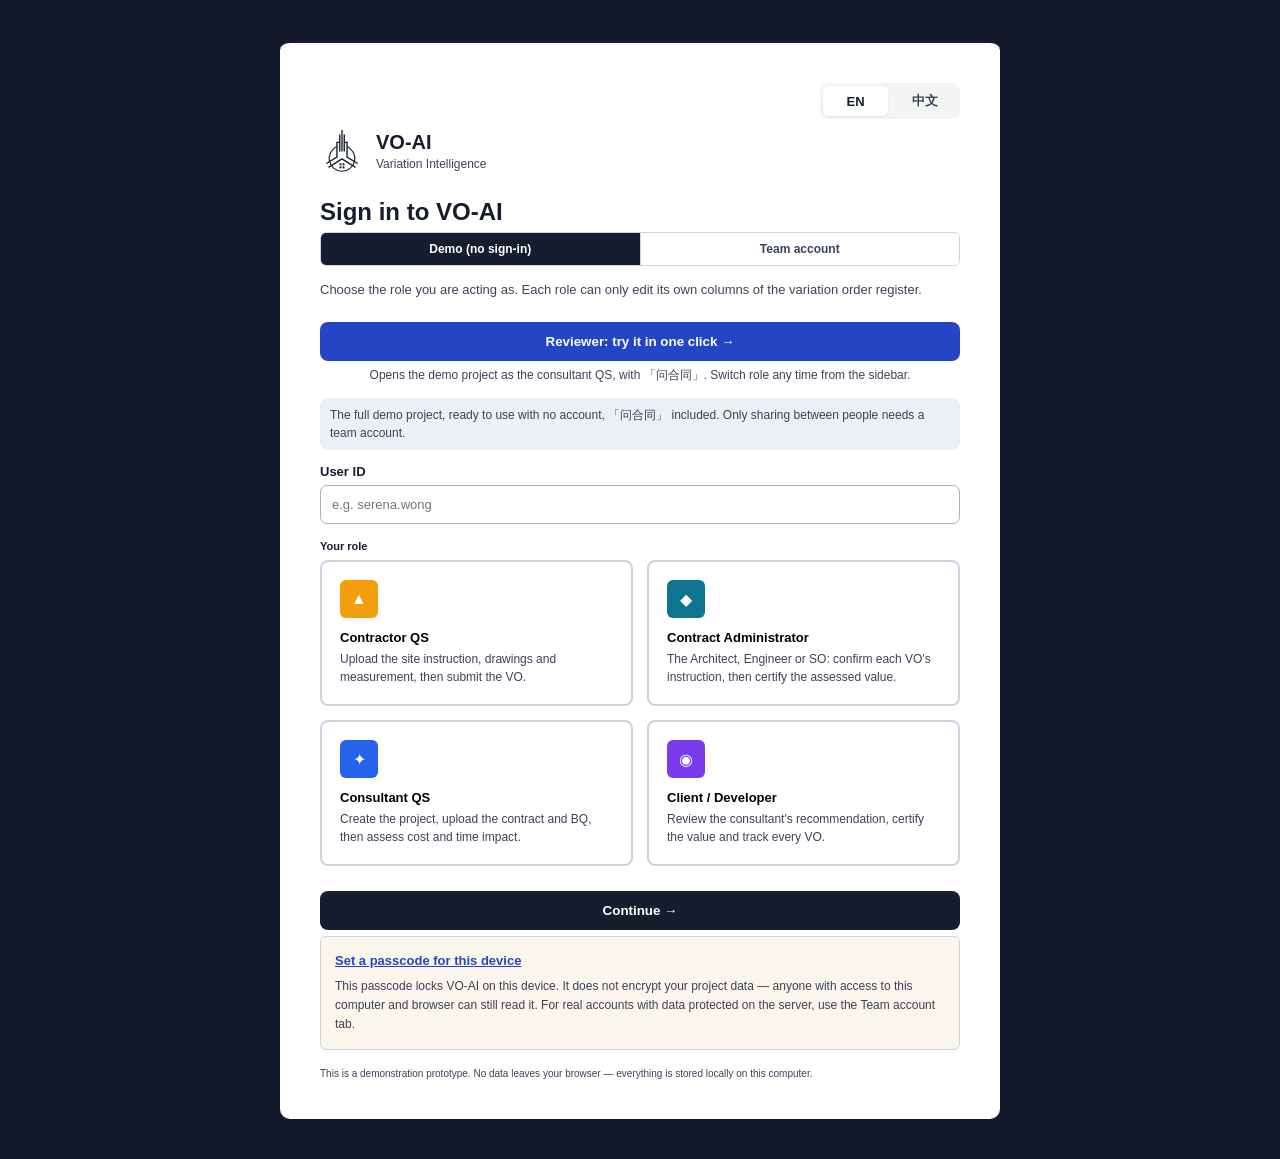
==== analysis.html @ 8508072a "VO report: contract administrator signature and status lines; revised proposal 2.2 and 3.1 (Chinese)" ====
<!DOCTYPE html>
<html lang="en">
<head>
    <meta charset="UTF-8">
    <meta name="viewport" content="width=device-width, initial-scale=1.0">
    <title>VO-AI | AI Analysis</title>
    <link rel="icon" href="favicon.svg" type="image/svg+xml">
    <link rel="stylesheet" href="style.css?v=20261007t">
</head>
<body>

<aside class="sidebar"></aside>

<main class="main">
    <header class="topbar"></header>

    <section class="welcome">
        <div>
            <h2 data-i18n="analysis.title">AI Analysis</h2>
            <p data-i18n="analysis.sub">Describe a proposed change to see its classification, governing clause and
               cost impact — before any variation order exists.</p>
        </div>
    </section>

    <section class="dashboard-grid analysis-grid" id="analysisGrid">
        <div class="card tone-blue">
            <div class="card-header">
                <div>
                    <h3 data-i18n="analysis.formTitle">Variation Information</h3>
                    <p data-i18n="analysis.formSub">What is changing, and against which priced BQ item</p>
                </div>
            </div>
            <div class="card-body" id="vaFormBody"></div>
        </div>

        <div class="card tone-purple" id="resultCard" hidden>
            <div class="card-header">
                <div>
                    <h3 data-i18n="analysis.resultTitle">AI Assessment</h3>
                    <p data-i18n="analysis.resultSub">Computed from your input — nothing fabricated</p>
                </div>
            </div>
            <div class="card-body" id="assessmentResult"></div>
        </div>
    </section>

    <div class="card tone-teal" id="askCard" style="margin-bottom:20px" hidden>
        <div class="card-header">
            <div>
                <h3 data-i18n="vo.askTitle">Ask about this variation</h3>
                <p data-i18n="vo.askSub">A structured helper answering from this VO's real data — not a chat assistant</p>
            </div>
        </div>
        <div class="card-body" id="assistantPanel"></div>
    </div>

    <div class="disclaimer">
        <strong data-i18n="disclaimer.title">⚠ Professional Review Required</strong>
        <span data-i18n="disclaimer.body">
            AI-generated results are decision-support outputs. Final variation assessment,
            certification and approval must be reviewed by the appropriate construction professional.
        </span>
    </div>
</main>

<script src="js/i18n.js?v=20261007t"></script>
<script src="js/calc.js?v=20261007t"></script>
<script src="js/clauses.js?v=20261007t"></script>
<script src="js/elements.js?v=20261007t"></script>
<script src="js/analysis.js?v=20261007t"></script>
<script src="js/permissions.js?v=20261007t"></script>
<script src="js/assistant.js?v=20261007t"></script>
<script src="js/store.js?v=20261007t"></script>
<script src="js/config.js?v=20261007t"></script>
<script src="js/cloud.js?v=20261007t"></script>
<script src="js/ui.js?v=20261007t"></script>
<script src="js/filestore.js?v=20261007t"></script>
<script src="js/bqimport.js?v=20261007t"></script>
<script src="js/contractread.js?v=20261007t"></script>
<script src="js/ratehistory.js?v=20261007t"></script>
<script src="js/page-analysis.js?v=20261007t"></script>

</body>
</html>
---- style.css ----
* {
    margin: 0;
    padding: 0;
    box-sizing: border-box;
}

/* =========================
   DESIGN TOKENS
   The priced-bill vernacular: ink on paper, ruled by hairlines, with
   colour reserved for the rate cross-check verdict (same / different /
   star) and for the handful of other states that already carried
   meaning (deadlines, status pills). Everything else — buttons, tags,
   panels — stays within the ink/paper/rule family so the verdict
   colours are the strongest thing on the screen.
========================= */

:root {
    /* ink (text), paper (surfaces), rule (hairlines) */
    --ink:        #161d2e;
    --ink-2:      #262f40;
    --ink-3:      #3a4357;
    --paper:      #ffffff;
    --paper-sunk: #eceff4;
    --paper-warm: #faf6ec;
    --rule:       #cdd3de;
    --rule-strong:#a9b1c0;

    /* the sidebar rail — a darker ledger cover, not a generic slate */
    --side-bg:      #12182a;
    --side-surface: #1b2334;
    --side-surface-2:#29334a;
    --side-hover:   #212a3d;
    --side-deep:    #21306b;
    --side-mute:    #c2c9d8;

    /* interactive accent — reserved for links, focus and selection;
       buttons take ink instead, so blue never competes with the
       verdict colours below */
    --accent:       #2546c4;
    --accent-press: #1b3494;

    /* the rate cross-check verdict — the strongest colour in the app */
    --verdict-same:     #0b6b3b;
    --verdict-same-bg:  #d3eedd;
    --verdict-diff:     #b3261e;
    --verdict-diff-bg:  #f8dad6;
    --verdict-star:     #6527d1;
    --verdict-star-bg:  #e7defb;

    /* classification tags — deliberately quieter than the verdict */
    --tag-ink: #3c4666;
    --tag-bg:  #e0e4ed;

    /* type */
    --font-sans: -apple-system, BlinkMacSystemFont, "Segoe UI", Roboto,
        "PingFang SC", "Microsoft YaHei", "Helvetica Neue", Arial, sans-serif;
    --font-mono: ui-monospace, "Cascadia Mono", "SF Mono", Consolas,
        "Roboto Mono", monospace;
}

body {
    font-family: var(--font-sans);
    background: var(--paper-sunk);
    color: var(--ink);
}

/* Money and quantity: every figure must line up digit-for-digit so a
   difference is visible without reading. */
.tnum, td, th, .result-value, .result-label, .cost-highlight,
.rate-detail, .deadline-detail, .report-totals, .stat-card h2 {
    font-variant-numeric: tabular-nums;
}

/* Item codes (B/4.1, VO-001, AI-021) are references, not prose — a
   distinct face and colour wherever they appear. */
.item-code {
    font-family: var(--font-mono);
    font-size: 0.93em;
    letter-spacing: 0.01em;
    color: var(--ink-2);
}

/* Visible keyboard focus everywhere, without a mouse-click ring. */
a:focus-visible, button:focus-visible, input:focus-visible,
select:focus-visible, textarea:focus-visible, [tabindex]:focus-visible {
    outline: 2px solid var(--accent);
    outline-offset: 2px;
}

@media (prefers-reduced-motion: reduce) {
    *, *::before, *::after {
        transition-duration: 0.001ms !important;
        animation-duration: 0.001ms !important;
    }
}


/* =========================
   SIDEBAR
========================= */

.sidebar {
    position: fixed;
    left: 0;
    top: 0;

    width: 250px;
    height: 100vh;

    background: var(--side-bg);
    color: white;

    padding: 25px 18px;

    display: flex;
    flex-direction: column;
}


.logo {
    display: flex;
    align-items: center;
    gap: 12px;

    padding: 5px 10px 35px;
}


.logo-icon {
    width: 44px;
    height: 44px;
    flex-shrink: 0;

    display: flex;
    align-items: center;
    justify-content: center;

    /* The mark is line art in currentColor, so the tile only has to say
       which side of the ink/paper pair it is sitting on. */
    color: var(--ink);
}


.sidebar .logo-icon {
    color: var(--paper);
}


.logo-mark {
    display: block;
}


.logo h2 {
    font-size: 20px;
}


.logo span {
    font-size: 12px;
    color: var(--side-mute);
}


nav {
    display: flex;
    flex-direction: column;
    gap: 6px;
}


.nav-item {
    color: var(--side-mute);
    text-decoration: none;

    padding: 13px 15px;

    border-radius: 8px;

    display: flex;
    align-items: center;
    gap: 13px;

    font-size: 14px;
}


.nav-item:hover {
    background: var(--side-surface);
    color: white;
}


.nav-item.active {
    background: var(--accent);
    color: white;
}


.sidebar-bottom {
    margin-top: auto;
}


.help-box {
    background: var(--side-surface);

    border-radius: 6px;

    padding: 15px;

    margin-bottom: 20px;
}


.help-box strong {
    font-size: 13px;
}


.help-box p {
    color: var(--side-mute);

    font-size: 13px;

    margin: 6px 0 12px;
}


.help-box button {
    width: 100%;

    border: none;

    padding: 8px;

    border-radius: 6px;

    background: var(--side-surface-2);
    color: white;

    cursor: pointer;
}


.user-profile {
    display: flex;
    align-items: center;

    gap: 10px;

    padding: 10px;
}


.avatar {
    width: 35px;
    height: 35px;

    background: var(--paper);
    color: var(--ink);

    border-radius: 50%;

    display: flex;
    align-items: center;
    justify-content: center;

    font-weight: bold;
}


.user-profile strong {
    display: block;

    font-size: 13px;
}


.user-profile span {
    color: var(--side-mute);

    font-size: 12px;
}


/* =========================
   MAIN
========================= */

.main {
    margin-left: 250px;

    padding: 30px 40px;

    min-height: 100vh;
}


.topbar {
    display: flex;

    justify-content: space-between;
    align-items: center;

    margin-bottom: 30px;
}


.breadcrumb {
    color: var(--ink-3);

    font-size: 13px;

    margin-bottom: 5px;
}


.topbar h1 {
    font-size: 24px;
}


.top-actions {
    display: flex;
    align-items: center;

    gap: 15px;
}


.notification {
    border: none;

    background: white;

    width: 40px;
    height: 40px;

    border-radius: 8px;

    cursor: pointer;
}


.role {
    background: white;

    border: 1px solid var(--rule);

    padding: 10px 15px;

    border-radius: 8px;

    font-size: 13px;
}


/* =========================
   WELCOME
========================= */

.welcome {
    display: flex;

    justify-content: space-between;
    align-items: center;

    margin-bottom: 25px;
}


.welcome h2 {
    font-size: 20px;

    margin-bottom: 6px;
}


.welcome p {
    color: var(--ink-3);

    font-size: 13px;
}


.primary-button {
    background: var(--ink);

    border: none;

    color: white;

    padding: 12px 18px;

    border-radius: 8px;

    cursor: pointer;

    font-weight: bold;
}


.primary-button:hover {
    background: #2a3348;
}


/* =========================
   STATISTICS
========================= */

.stats {
    display: grid;

    grid-template-columns:
        repeat(4, 1fr);

    gap: 18px;

    margin-bottom: 25px;
}


.stat-card {
    background: white;

    border: 1px solid var(--rule);

    border-radius: 8px;

    padding: 20px;

    display: flex;

    align-items: center;

    gap: 15px;
}


.stat-icon {
    width: 45px;
    height: 45px;

    border-radius: 6px;

    display: flex;
    align-items: center;
    justify-content: center;

    font-weight: bold;
}


.blue {
    background: #dbe4ff;
    color: var(--accent);
}


.orange {
    background: #fde7bf;
    color: #b45309;
}


.green {
    background: var(--verdict-same-bg);
    color: var(--verdict-same);
}


.purple {
    background: var(--verdict-star-bg);
    color: var(--verdict-star);
}


.stat-card p {
    font-size: 13px;

    color: var(--ink-3);

    margin-bottom: 4px;
}


.stat-card h2 {
    font-size: 20px;

    margin-bottom: 4px;
}


.stat-card small {
    color: var(--verdict-same);

    font-size: 12px;
}


.stat-card small.warning {
    color: #b45309;
}


/* =========================
   DASHBOARD CARDS
========================= */

.dashboard-grid {
    display: grid;

    grid-template-columns:
        2fr 1fr;

    gap: 20px;
}


.card {
    background: white;

    border: 1px solid var(--rule);

    border-radius: 8px;

    overflow: hidden;
}


.card-header {
    padding: 20px;

    display: flex;

    justify-content: space-between;
    align-items: center;
}


.card-header h3 {
    font-size: 16px;

    margin-bottom: 4px;
}


.card-header p {
    font-size: 13px;

    color: var(--ink-3);
}


.view-button {
    border: none;

    background: none;

    color: var(--accent);

    font-size: 13px;

    cursor: pointer;
}


/* =========================
   TABLE
========================= */

table {
    width: 100%;

    border-collapse: collapse;
}


th {
    text-align: left;

    background: var(--paper-sunk);

    color: var(--ink-3);

    font-size: 12px;
    font-weight: 700;
    text-transform: uppercase;
    letter-spacing: 0.04em;

    padding: 12px 20px;
    border-bottom: 1px solid var(--rule-strong);
}


td {
    padding: 15px 20px;

    border-top: 1px solid var(--rule);

    font-size: 13px;
}

/* Ruled-bill alignment: every quantity/rate/money column is
   right-aligned with tabular figures, so a difference is visible
   without reading (the measurement + rate cross-check table, and the
   register's money/quantity columns). */
table:has(#measurementBody) th:nth-child(4),
table:has(#measurementBody) th:nth-child(5),
table:has(#measurementBody) th:nth-child(6),
#measurementBody td:nth-child(4),
#measurementBody td:nth-child(5),
#measurementBody td:nth-child(6) {
    text-align: right;
}

#registerHead th:nth-child(6), #registerHead th:nth-child(7), #registerHead th:nth-child(9), #registerHead th:nth-child(12),
#registerBody td:nth-child(6), #registerBody td:nth-child(7), #registerBody td:nth-child(9), #registerBody td:nth-child(12) {
    text-align: right;
}


.status {
    padding: 5px 9px;

    border-radius: 20px;

    font-size: 12px;
}


.pending {
    background: #fde7bf;
    color: #92400e;
}


.approved {
    background: var(--verdict-same-bg);
    color: var(--verdict-same);
}


.review {
    background: #dbe4ff;
    color: var(--accent);
}


/* =========================
   AI CARD
========================= */

.ai-card {
    padding: 20px;
}


.ai-header {
    display: flex;

    align-items: center;

    gap: 10px;

    margin-bottom: 25px;
}


.ai-logo {
    width: 38px;
    height: 38px;

    background: var(--ink);

    color: white;

    border-radius: 6px;

    display: flex;
    align-items: center;
    justify-content: center;
}


.ai-header h3 {
    font-size: 14px;
}


.ai-header p {
    color: var(--ink-3);

    font-size: 12px;
}


.online {
    margin-left: auto;

    color: #22c55e;

    font-size: 12px;
}


.ai-message {
    display: flex;

    gap: 10px;

    margin-bottom: 20px;
}


.ai-avatar {
    width: 28px;
    height: 28px;

    border-radius: 50%;

    background: #dbe4ff;

    color: var(--accent);

    font-size: 12px;

    font-weight: bold;

    display: flex;
    align-items: center;
    justify-content: center;
}


.message strong {
    font-size: 13px;
}


.message p {
    margin-top: 5px;

    font-size: 12px;

    line-height: 1.6;

    color: var(--ink-3);
}


.suggestions {
    display: flex;

    flex-direction: column;

    gap: 7px;

    margin-bottom: 15px;
}


.suggestions button {
    text-align: left;

    padding: 9px;

    background: var(--paper-sunk);

    border: 1px solid var(--rule);

    border-radius: 6px;

    font-size: 12px;

    cursor: pointer;
}


.suggestions button:hover {
    border-color: var(--accent);

    color: var(--accent);
}


.chat-input {
    display: flex;

    gap: 6px;
}


.chat-input input {
    flex: 1;

    border: 1px solid var(--rule);

    border-radius: 6px;

    padding: 9px;

    outline: none;

    font-size: 12px;
}


.chat-input button {
    border: none;

    background: var(--ink);

    color: white;

    width: 35px;

    border-radius: 6px;

    cursor: pointer;
}


/* =========================
   AI BANNER
========================= */

.ai-banner {
    margin-top: 20px;

    background: #dbe4ff;

    border: 1px solid #d9e5ff;

    border-radius: 8px;

    padding: 20px;

    display: flex;

    align-items: center;

    gap: 15px;
}


.banner-icon {
    width: 42px;
    height: 42px;

    border-radius: 6px;

    background: var(--ink);

    color: white;

    display: flex;
    align-items: center;
    justify-content: center;
}


.ai-banner h3 {
    font-size: 14px;

    margin-bottom: 5px;
}


.ai-banner p {
    font-size: 12px;

    color: var(--ink-3);
}


.banner-button {
    margin-left: auto;

    background: var(--ink);

    color: white;

    border: none;

    padding: 10px 15px;

    border-radius: 7px;

    font-size: 13px;

    cursor: pointer;
}


/* =========================
   DISCLAIMER
========================= */

.disclaimer {
    margin-top: 18px;

    padding: 12px 15px;

    background: #fffbeb;

    border: 1px solid #fef3c7;

    border-radius: 8px;

    font-size: 12px;

    color: #92400e;
}


.disclaimer strong {
    margin-right: 8px;
}


/* =========================
   RESPONSIVE
========================= */

@media (max-width: 1000px) {

    .sidebar {
        width: 210px;
    }

    .main {
        margin-left: 210px;

        padding: 25px;
    }

    .stats {
        grid-template-columns:
            repeat(2, 1fr);
    }

    .dashboard-grid {
        grid-template-columns: 1fr;
    }

}


@media (max-width: 700px) {

    .sidebar {
        display: none;
    }

    .main {
        margin-left: 0;

        padding: 20px;
    }

    .stats {
        grid-template-columns: 1fr;
    }

    .welcome {
        align-items: flex-start;

        flex-direction: column;

        gap: 15px;
    }

}

/* =========================
   LOGIN / ROLE PICKER
========================= */

.login-page {
    min-height: 100vh;
    display: flex;
    align-items: center;
    justify-content: center;
    padding: 40px 20px;
    background: var(--side-bg);
}

.login-card {
    background: white;
    border-radius: 10px;
    padding: 40px;
    width: 100%;
    max-width: 720px;
    border-top: 3px solid var(--ink);
}

.login-card > .logo { padding: 0 0 25px; }
.login-card > .logo h2 { color: var(--ink); }
.login-card > .logo span { color: var(--ink-3); }

.login-card h1 { font-size: 24px; font-weight: 700; margin-bottom: 6px; }
.login-card .lead { font-size: 13px; color: var(--ink-3); margin-bottom: 25px; }

.role-grid {
    display: grid;
    grid-template-columns: repeat(2, 1fr);
    gap: 14px;
    margin-bottom: 25px;
}

.role-option {
    border: 2px solid var(--rule);
    border-radius: 8px;
    padding: 18px;
    cursor: pointer;
    text-align: left;
    background: white;
    font-family: inherit;
}

.role-option:hover { border-color: #c7d5f5; }
.role-option.selected { border-color: var(--accent); background: #f5f8ff; }

.role-option .role-icon {
    width: 38px; height: 38px;
    border-radius: 6px;
    color: white;
    display: flex; align-items: center; justify-content: center;
    margin-bottom: 12px;
    font-size: 16px;
}

.role-option strong { display: block; font-size: 13px; margin-bottom: 5px; }
.role-option span { font-size: 12px; color: var(--ink-3); line-height: 1.5; }

/* =========================
   FORMS
========================= */

.field { margin-bottom: 16px; }
.field label { display: block; font-size: 13px; font-weight: bold; margin-bottom: 6px; }
.field input, .field select, .field textarea {
    width: 100%;
    border: 1px solid var(--rule-strong);
    border-radius: 7px;
    padding: 11px;
    font-family: inherit;
    font-size: 13px;
    outline: none;
    background: white;
    color: var(--ink);
}
.field textarea { min-height: 90px; resize: vertical; }
.field input:focus, .field select:focus, .field textarea:focus { border-color: var(--accent); }
.field .hint { font-size: 12px; color: var(--ink-3); margin-top: 5px; }

/* The template's "yellow" rule, made visible. */
.field.owned input, .field.owned select, .field.owned textarea,
input.owned, select.owned, textarea.owned {
    background: #fffdf2;
    border-color: #d4a72c;
}

.field.locked input, .field.locked select, .field.locked textarea {
    background: var(--paper-sunk);
    color: var(--ink-2);
    cursor: not-allowed;
}

.lock-note {
    display: block;
    font-size: 12px;
    color: #97794a;
    margin-top: 5px;
}

/* Document controls: attached-file metadata (name + date) per drawing/doc field. */
.doc-field .doc-list { list-style: none; padding: 0; margin: 0 0 8px; }
.doc-field .file-item {
    display: flex;
    align-items: center;
    gap: 8px;
    padding: 8px 10px;
    border: 1px solid var(--rule);
    border-radius: 7px;
    background: white;
    font-size: 13px;
    margin-bottom: 6px;
}
.doc-field .file-item .file-name { flex: 1; color: var(--ink); word-break: break-all; }
.doc-field .file-item .file-date { color: var(--ink-3); font-size: 12px; white-space: nowrap; }
.doc-field .file-item .file-remove {
    border: 1px solid var(--rule);
    background: #f4f6f9;
    color: #97794a;
    border-radius: 6px;
    font-size: 12px;
    padding: 3px 8px;
    cursor: pointer;
}
.doc-field .doc-picker { font-size: 13px; }
.doc-field.locked .file-item { background: #f4f6f9; color: var(--ink-3); }

/* =========================
   PROJECT CHIP IN SIDEBAR
========================= */

.project-chip {
    background: var(--side-surface);
    border-radius: 6px;
    padding: 12px;
    margin-bottom: 18px;
}
.project-chip small { display: block; font-size: 12px; color: var(--side-mute); letter-spacing: .08em; }
.project-chip strong { display: block; font-size: 13px; color: white; margin-top: 5px; line-height: 1.4; }

/* =========================
   PROJECT CHIP AS SWITCHER
========================= */

.project-chip-wrap { position: relative; margin-bottom: 18px; }

.project-chip.clickable {
    display: block;
    width: 100%;
    border: none;
    text-align: left;
    font-family: inherit;
    cursor: pointer;
    margin-bottom: 0;
}
.project-chip.clickable:hover { background: var(--side-hover); }

.chip-caret { float: right; color: var(--side-mute); font-size: 12px; }

.project-chip-menu {
    position: absolute;
    top: 100%;
    left: 0;
    right: 0;
    margin-top: 6px;
    background: var(--side-surface);
    border: 1px solid var(--side-surface-2);
    border-radius: 6px;
    padding: 10px;
    z-index: 20;
}
.project-chip-menu[hidden] { display: none; }

.project-chip-menu-info strong { display: block; font-size: 13px; color: white; margin-bottom: 4px; }
.project-chip-menu-info span { display: block; font-size: 12px; color: var(--side-mute); margin-top: 2px; }

.project-chip-menu-action {
    display: block;
    text-align: center;
    background: var(--accent);
    color: white;
    text-decoration: none;
    padding: 8px;
    border-radius: 7px;
    font-size: 13px;
    margin-top: 8px;
}
.project-chip-menu-action:hover { background: var(--accent-press); }

.project-chip-empty {
    font-size: 13px;
    color: var(--side-mute);
    padding: 12px;
    margin-bottom: 18px;
}

.signout-button {
    width: 100%;
    border: 1px solid var(--side-surface-2);
    background: transparent;
    color: var(--side-mute);
    padding: 9px;
    border-radius: 7px;
    font-size: 12px;
    cursor: pointer;
    font-family: inherit;
}
.signout-button:hover { background: var(--side-surface); color: white; }

/* =========================
   EXTRA STATUS COLOURS
========================= */

.rejected { background: var(--verdict-diff-bg); color: var(--verdict-diff); }
.draft    { background: var(--tag-bg); color: var(--ink-2); }

/* =========================
   RATE CROSS-CHECK
========================= */

/* The rate cross-check verdict — the one unmistakable signal in the
   product. Ledger-stamp treatment: small caps, tracked, and the
   strongest colour anywhere in the interface. */
.rate-flag {
    display: inline-block;
    padding: 3px 9px;
    border-radius: 20px;
    font-size: 12px;
    font-weight: 700;
    text-transform: uppercase;
    letter-spacing: 0.03em;
    white-space: nowrap;
}
.rate-flag.same      { background: var(--verdict-same-bg); color: var(--verdict-same); }
.rate-flag.different { background: var(--verdict-diff-bg); color: var(--verdict-diff); }
.rate-flag.star      { background: var(--verdict-star-bg); color: var(--verdict-star); }

/* The measurement table's RATE CHECK column: a hairline on its left
   sets the verdict apart from the figures it is checking, the way a
   marginal note sits apart from the ruled columns of a bill. */
#measurementBody td:last-child {
    border-left: 1px solid var(--rule);
}

.rate-detail { font-size: 12px; color: var(--ink-3); line-height: 1.55; margin-top: 5px; }

.finding {
    display: flex;
    gap: 9px;
    padding: 11px 13px;
    border-radius: 8px;
    background: var(--paper-sunk);
    border: 1px solid var(--rule);
    font-size: 12px;
    line-height: 1.6;
    margin-bottom: 8px;
    color: var(--ink-3);
}
.finding::before { content: "▸"; color: var(--accent); }

/* =========================
   TOASTS
========================= */

.toast-host {
    position: fixed;
    right: 22px; bottom: 22px;
    display: flex; flex-direction: column; gap: 8px;
    z-index: 999;
}
.toast {
    background: var(--side-bg);
    color: white;
    padding: 12px 16px;
    border-radius: 6px;
    font-size: 13px;
    max-width: 320px;
    opacity: 1;
    transition: opacity .35s ease;
}
.toast.warn  { background: #92400e; }
.toast.error { background: var(--verdict-diff); }
.toast.out   { opacity: 0; }

/* =========================
   MISC
========================= */

.page-actions { display: flex; gap: 9px; flex-wrap: wrap; margin-bottom: 20px; }
.card-body { padding: 20px; }
.empty-state { padding: 45px 20px; text-align: center; color: var(--ink-3); font-size: 13px; }
.table-scroll { overflow-x: auto; }

.secondary-button {
    padding: 11px 16px;
    border: 1px solid var(--rule);
    background: white;
    border-radius: 8px;
    cursor: pointer;
    font-size: 13px;
    font-family: inherit;
    color: var(--ink);
}
.secondary-button:hover { border-color: var(--accent); color: var(--accent); }

.danger-button {
    padding: 11px 16px;
    border: 1px solid #fca5a5;
    background: white;
    color: var(--verdict-diff);
    border-radius: 8px;
    cursor: pointer;
    font-size: 13px;
    font-family: inherit;
}

@media (max-width: 800px) {
    .role-grid { grid-template-columns: 1fr; }
}

@media print {
    .sidebar, .topbar, .page-actions, .toast-host, .signout-button { display: none !important; }
    .main { margin-left: 0; padding: 0; }
    .card { border: 1px solid var(--rule-strong); break-inside: avoid; }
}
th.owned-col { background: #fdf6dd; color: #92400e; }
td.owned-col { background: #fffdf2; }
.legend-bar {
    display: flex; align-items: center; gap: 9px;
    font-size: 12px; color: #92400e;
    background: #fffbeb; border: 1px solid #fef3c7;
    border-radius: 8px; padding: 10px 13px; margin-bottom: 16px;
}
.legend-swatch {
    width: 14px; height: 14px; border-radius: 3px;
    background: #fdf6dd; border: 1px solid #f0d98a;
}

.report-sheet {
    background: white; border: 1px solid var(--rule); border-radius: 8px;
    padding: 38px; font-size: 13px; line-height: 1.7;
}
.report-sheet h1 { font-size: 24px; font-weight: 700; margin-bottom: 8px; }
.report-sheet h3 {
    font-size: 13px; font-weight: 700; text-transform: uppercase; letter-spacing: 0.04em;
    margin: 26px 0 9px;
    padding-bottom: 6px; border-bottom: 1px solid var(--rule-strong);
}
.report-head {
    display: flex; justify-content: space-between; align-items: flex-start;
    padding-bottom: 20px; border-bottom: 2px solid var(--side-bg); margin-bottom: 10px;
}
.report-head p { font-size: 13px; color: var(--ink-3); }
.report-head-id { display: flex; align-items: flex-start; gap: 14px; }
.report-head-id .logo-mark { flex-shrink: 0; margin-top: 1px; color: var(--ink); }

/* Shown in place of the sheet when building it threw. Deliberately
   plain and quiet — it is a diagnostic, not a status the user caused. */
.report-error {
    background: var(--paper);
    border: 1px solid var(--rule-strong);
    border-left: 3px solid var(--ink);
    border-radius: 10px;
    padding: 22px 24px;
    margin-bottom: 22px;
}
.report-error h2 { font-size: 16px; margin-bottom: 6px; }
.report-error p { font-size: 13px; color: var(--ink-3); max-width: 62ch; }
.report-error pre {
    margin-top: 14px;
    padding: 12px 14px;
    background: var(--paper-sunk);
    border: 1px solid var(--rule);
    border-radius: 6px;
    font-size: 12px;
    line-height: 1.5;
    white-space: pre-wrap;
    word-break: break-word;
    color: var(--ink-2);
}
.report-ref { text-align: right; }
.report-ref strong {
    display: block;
    font-size: 20px;
    color: var(--ink);
    font-family: var(--font-mono);
    letter-spacing: 0.01em;
}
.report-ref span { font-size: 12px; color: var(--ink-3); }
.report-totals {
    display: grid; grid-template-columns: repeat(4, 1fr); gap: 14px;
    margin-top: 18px; padding: 16px; background: var(--paper-sunk); border-radius: 6px;
}
.report-totals small { display: block; font-size: 12px; text-transform: uppercase; letter-spacing: 0.03em; color: var(--ink-3); margin-bottom: 4px; }
.report-totals strong { font-size: 18px; }
.signatures {
    display: grid; grid-template-columns: repeat(4, 1fr); gap: 24px; margin-top: 45px;
}
@media (max-width: 700px) {
    .signatures { grid-template-columns: repeat(2, 1fr); }
}
.signatures span {
    display: block; border-bottom: 1px solid var(--ink); height: 46px; margin-bottom: 7px;
}
.signatures small { font-size: 12px; color: var(--ink-3); }

@media print {
    .report-sheet { border: none; padding: 0; }
    .report-totals { background: none; border: 1px solid var(--rule-strong); }
}

/* =========================
   RESULT ROWS (AI Assessment panels: VO detail + AI Analysis)
   A label/value pair sits on opposite sides of a row with a separating
   rule, matching the rest of the app's key/value presentation.
========================= */

.result-row {
    display: flex;
    align-items: baseline;
    justify-content: space-between;
    gap: 14px;
    padding: 9px 0;
    border-bottom: 1px solid var(--rule);
    font-size: 13px;
}
.result-row:last-child { border-bottom: none; }

.result-label { color: var(--ink-3); }

.result-value {
    color: var(--ink);
    font-weight: bold;
    text-align: right;
}

/* A group of related result rows under a small heading, so a panel of
   many rows reads as sections rather than one undifferentiated list. */
.result-group { margin-bottom: 22px; }
.result-group:last-child { margin-bottom: 0; }

.result-group-title {
    font-size: 12px;
    font-weight: bold;
    text-transform: uppercase;
    letter-spacing: .06em;
    color: var(--ink-3);
    margin: 0 0 8px;
}

/* The one figure a QS looks for first: additional cost, called out. */
.cost-highlight {
    display: flex;
    align-items: baseline;
    justify-content: space-between;
    gap: 14px;
    padding: 13px 15px;
    margin: 6px 0;
    background: var(--paper-warm);
    border: 1px solid var(--rule);
    border-left: 3px solid var(--ink);
    border-radius: 4px;
}
.cost-highlight .result-label { color: var(--ink-3); font-weight: bold; font-size: 13px; }
.cost-highlight .result-value { color: var(--ink); font-size: 24px; font-weight: 700; }

/* =========================
   AUTOMATIC BQ MATCH — a suggestion, never a confirmed link. Distinct
   dashed border and amber flag so it can never be mistaken for the
   solid rate-flag verdicts above, which reflect a link the user chose.
========================= */

.rate-flag.auto-match { background: #fde7bf; color: #b45309; }

.rate-suggestion {
    margin-top: 8px;
    padding: 8px 10px;
    border: 1px dashed #e3b873;
    border-radius: 7px;
    background: #fffaf0;
    font-size: 12px;
    color: var(--ink-3);
}
.rate-suggestion .rate-detail { margin-top: 4px; }

.accept-match-btn {
    margin-top: 7px;
    padding: 4px 10px;
    border: 1px solid #b45309;
    border-radius: 6px;
    background: #fff;
    color: #b45309;
    font-size: 12px;
    font-weight: bold;
    cursor: pointer;
}
.accept-match-btn:hover { background: #fff3dc; }

.auto-match-note { display: flex; align-items: center; gap: 6px; flex-wrap: wrap; }

/* =========================
   ELEMENT CLASSIFICATION — a checklist, not a conclusion. The detected
   element(s) look confirmed (solid tag); the related elements are a
   prompt to go check, so they get a checkbox and a lighter tag.
========================= */

.element-tag {
    display: inline-block;
    padding: 3px 9px;
    margin: 2px 4px 2px 0;
    border-radius: 999px;
    background: var(--tag-bg);
    color: var(--tag-ink);
    font-size: 12px;
    font-weight: bold;
}

.element-tag-related {
    background: #f5f8ff;
    color: var(--accent);
}

.element-check label {
    display: flex;
    align-items: flex-start;
    gap: 7px;
    cursor: pointer;
}

/* =========================
   REPORT — evidence-trail document lists (revised drawing / old
   drawing / supporting document sections) and the all-VO summary.
========================= */

.report-doc-list { list-style: none; padding: 0; margin: 0 0 8px; }
.report-doc-list li {
    padding: 7px 0;
    border-bottom: 1px solid var(--rule);
    font-size: 13px;
}
.report-doc-list li:last-child { border-bottom: none; }

@media print {
    #reportMode, #voPicker { display: none !important; }
    .report-sheet table { font-size: 12px; }
    .report-sheet th, .report-sheet td { padding: 8px 10px; }
    .report-sheet .table-scroll { overflow-x: visible; }
    .report-sheet tr { break-inside: avoid; }
}
.element-check input[type="checkbox"] { margin-top: 3px; }

/* =========================
   ASSISTANT — a structured helper, not a chat bubble. Clickable
   suggested questions are the primary interaction; typed input is a
   secondary path into the SAME fixed set of intents. Deliberately reuses
   .card / .finding / .result-row so it reads as one more panel in the
   app, never as a floating AI agent.
========================= */

.assistant-note {
    font-size: 12px;
    color: var(--ink-3);
    margin: 0 0 14px;
    line-height: 1.5;
}

.assistant-suggestions {
    display: flex;
    flex-wrap: wrap;
    gap: 8px;
    margin-bottom: 14px;
}

.assistant-suggestion-btn {
    padding: 8px 13px;
    border: 1px solid var(--rule);
    background: var(--paper-sunk);
    border-radius: 20px;
    cursor: pointer;
    font-size: 12px;
    font-family: inherit;
    color: var(--ink);
    text-align: left;
}
.assistant-suggestion-btn:hover { border-color: var(--accent); color: var(--accent); background: #f5f8ff; }

.assistant-ask-row {
    display: flex;
    gap: 8px;
    margin-bottom: 16px;
}
.assistant-ask-row input {
    flex: 1;
    padding: 10px 12px;
    border: 1px solid var(--rule);
    border-radius: 8px;
    font-size: 13px;
    font-family: inherit;
}

.assistant-answer-title {
    font-size: 13px;
    font-weight: bold;
    margin: 0 0 10px;
    color: var(--ink);
}

.assistant-unmatched .assistant-answer-title { color: var(--verdict-diff); }
.assistant-unmatched .finding::before { color: var(--verdict-diff); }

/* =========================
   CONTRACTUAL DEADLINES
========================= */

.deadline-list {
    display: flex;
    flex-direction: column;
    gap: 10px;
}

.deadline-item {
    border: 1px solid var(--rule);
    border-left-width: 4px;
    border-radius: 8px;
    padding: 10px 14px;
    background: var(--paper-sunk);
}

.deadline-head {
    display: flex;
    align-items: center;
    justify-content: space-between;
    gap: 10px;
}

.deadline-label { font-size: 13px; font-weight: bold; color: var(--ink); }

.deadline-flag {
    display: inline-block;
    padding: 3px 9px;
    border-radius: 20px;
    font-size: 12px;
    font-weight: bold;
    white-space: nowrap;
}

.deadline-detail { font-size: 12px; color: var(--ink-3); margin-top: 4px; }
.deadline-note { font-size: 12px; color: var(--ink-3); margin-top: 4px; font-style: italic; }

.deadline-overdue    { border-left-color: var(--verdict-diff); }
.deadline-overdue .deadline-flag    { background: var(--verdict-diff-bg); color: var(--verdict-diff); }

.deadline-due-soon    { border-left-color: #b45309; }
.deadline-due-soon .deadline-flag    { background: #fde7bf; color: #b45309; }

.deadline-open        { border-left-color: var(--accent); }
.deadline-open .deadline-flag        { background: #dbe4ff; color: var(--accent); }

.deadline-satisfied   { border-left-color: var(--verdict-same); }
.deadline-satisfied .deadline-flag   { background: var(--verdict-same-bg); color: var(--verdict-same); }

.deadline-not-started { border-left-color: var(--ink-3); }
.deadline-not-started .deadline-flag { background: var(--rule); color: var(--ink-3); }

/* Register's VO DUE DATE column reuses .rate-flag's pill shape for the
   "manual" tag and the computed deadline's state tag. */
.rate-flag.manual-due            { background: var(--rule); color: var(--ink-3); }
.rate-flag.deadline-overdue      { background: var(--verdict-diff-bg); color: var(--verdict-diff); }
.rate-flag.deadline-due-soon     { background: #fde7bf; color: #b45309; }
.rate-flag.deadline-open         { background: #dbe4ff; color: var(--accent); }
.rate-flag.deadline-satisfied    { background: var(--verdict-same-bg); color: var(--verdict-same); }
.rate-flag.deadline-not-started  { background: var(--rule); color: var(--ink-3); }

.deadline-summary {
    font-size: 13px;
    color: #b45309;
    background: #fde7bf;
    border-radius: 8px;
    padding: 9px 12px;
    margin: 0 0 12px;
}

/* =========================
   DOCUMENT VERSIONS
   (js/documents.js — a chain of revisions per attached document)
========================= */

.doc-current {
    display: flex;
    flex-wrap: wrap;
    align-items: center;
    gap: 8px;
}

.doc-version-count {
    font-size: 12px;
    font-weight: bold;
    color: var(--accent);
    background: #dbe4ff;
    border-radius: 20px;
    padding: 2px 8px;
    white-space: nowrap;
}

.doc-version-upload {
    font-size: 12px;
    color: var(--accent);
    cursor: pointer;
    text-decoration: underline;
}

.doc-revisions {
    list-style: none;
    margin: 6px 0 0;
    padding: 6px 0 0 14px;
    border-left: 2px solid var(--rule);
}

.doc-revision {
    display: flex;
    justify-content: space-between;
    gap: 10px;
    font-size: 12px;
    color: var(--ink-3);
    padding: 2px 0;
}

.doc-revision .file-name { color: var(--ink-3); }

/* =========================
   PASSCODE (sign-in page)
========================= */

.passcode-panel {
    margin: 6px 0 0;
    padding: 14px;
    border: 1px solid var(--rule);
    border-radius: 6px;
    background: var(--paper-warm);
}

.link-button {
    background: none;
    border: none;
    padding: 0;
    font-family: inherit;
    font-size: 13px;
    font-weight: bold;
    color: var(--accent);
    cursor: pointer;
    text-decoration: underline;
}

.passcode-note {
    font-size: 12px;
    color: var(--ink-3);
    line-height: 1.6;
    margin: 8px 0 0;
}

.passcode-form .field { margin-bottom: 12px; }
.passcode-form .field:last-of-type { margin-bottom: 0; }

.passcode-actions {
    display: flex;
    align-items: center;
    gap: 16px;
    margin-top: 4px;
}

.passcode-actions .primary-button {
    padding: 9px 16px;
    font-size: 13px;
}

/* =========================
   BQ FILE IMPORT — preview / confirm panel
========================= */

.bq-preview {
    margin: 4px 0 18px;
    padding: 16px;
    border: 1px solid var(--rule);
    border-radius: 6px;
    background: var(--paper-sunk);
}

.bq-preview-header {
    font-size: 13px;
    margin-bottom: 10px;
}

.bq-confidence {
    display: inline-block;
    margin-left: 8px;
    padding: 2px 8px;
    border-radius: 20px;
    font-size: 12px;
    font-weight: bold;
    text-transform: uppercase;
    background: var(--rule);
    color: var(--ink-3);
}

.bq-confidence.ok { background: var(--verdict-same-bg); color: var(--verdict-same); }
.bq-confidence.warn { background: #fde7bf; color: #92400e; }

.bq-reasons {
    margin: 0 0 14px 18px;
    padding: 0;
    font-size: 12px;
    color: var(--ink-3);
    line-height: 1.7;
}

.bq-map-grid {
    display: grid;
    grid-template-columns: repeat(3, 1fr);
    gap: 12px;
    margin-bottom: 6px;
}

.bq-map-grid .field { margin-bottom: 0; }

.bq-check {
    margin: 0 0 12px;
    padding: 10px 12px;
    border-radius: 6px;
    font-size: 13px;
    line-height: 1.6;
}
.bq-check.ok { background: var(--verdict-same-bg); color: var(--verdict-same); }
.bq-check.warn { background: #fde7bf; color: #92400e; }
.bq-check p { margin: 0; }
.bq-check ul { margin: 6px 0; padding-left: 18px; }

.bq-preview-table-wrap {
    overflow-x: auto;
    margin: 10px 0;
    border: 1px solid var(--rule);
    border-radius: 8px;
}

.bq-preview-table { width: 100%; border-collapse: collapse; }
.bq-preview-table th, .bq-preview-table td {
    padding: 8px 12px;
    font-size: 12px;
    text-align: left;
    border-top: 1px solid var(--rule);
    white-space: nowrap;
}
.bq-preview-table th { background: #f1f4f9; color: var(--ink-3); font-size: 12px; border-top: none; }
.bq-preview-table td:nth-child(2) { white-space: normal; }

.bq-preview-actions {
    display: flex;
    gap: 10px;
    margin-top: 10px;
}

.bq-preview-actions .primary-button,
.bq-preview-actions .secondary-button {
    width: auto;
    padding: 9px 16px;
    font-size: 13px;
}

@media (max-width: 900px) {
    .bq-map-grid { grid-template-columns: 1fr 1fr; }
}

/* =========================
   DOCUMENTS SCREEN
   (documents.html / js/page-documents.js — the whole evidence trail)
========================= */

.doc-summary-bar {
    font-size: 13px;
    color: var(--ink);
    padding-bottom: 12px;
    border-bottom: 1px solid var(--rule);
    margin-bottom: 14px;
}

.doc-metadata-note {
    display: block;
    font-size: 12px;
    color: var(--ink-3);
    margin-top: 6px;
}

.doc-filters {
    display: flex;
    flex-wrap: wrap;
    gap: 18px;
}

.doc-filters label {
    display: flex;
    flex-direction: column;
    gap: 4px;
    font-size: 12px;
    color: var(--ink-3);
    font-weight: bold;
    text-transform: uppercase;
    letter-spacing: 0.03em;
}

.doc-filters select {
    font-size: 13px;
    padding: 7px 10px;
    border: 1px solid var(--rule);
    border-radius: 7px;
    background: white;
    min-width: 190px;
}

.doc-group {
    background: white;
    border: 1px solid var(--rule);
    border-radius: 6px;
    padding: 16px 18px;
    margin-bottom: 14px;
}

.doc-group-head {
    display: flex;
    align-items: center;
    justify-content: space-between;
    margin-bottom: 10px;
}

.doc-group-head h3 {
    font-size: 13px;
    margin: 0;
    color: var(--ink);
}

.doc-group-head-link {
    cursor: pointer;
}

.doc-group-head-link:hover h3 {
    color: var(--accent);
}

.doc-group-goto {
    font-size: 12px;
    color: var(--accent);
    white-space: nowrap;
}

.doc-kind-group { margin-top: 12px; }

.doc-kind-label {
    font-size: 12px;
    text-transform: uppercase;
    letter-spacing: 0.03em;
    color: var(--ink-3);
    margin: 0 0 6px;
}

.doc-list {
    list-style: none;
    padding: 0;
    margin: 0;
}

.doc-registry-item {
    display: flex;
    align-items: center;
    gap: 8px;
    padding: 8px 10px;
    border: 1px solid var(--rule);
    border-radius: 7px;
    background: white;
    font-size: 13px;
    margin-bottom: 6px;
}

.doc-registry-item .file-name {
    flex: 1;
    color: var(--ink);
    word-break: break-all;
}

.doc-registry-item .file-date {
    color: var(--ink-3);
    font-size: 12px;
    white-space: nowrap;
}

.doc-category-tag {
    font-size: 12px;
    font-weight: bold;
    color: var(--accent);
    background: #dbe4ff;
    border-radius: 20px;
    padding: 2px 8px;
    white-space: nowrap;
}

/* ---------- language switch (EN / 中文) ---------- */

.lang-switch {
    display: flex;
    gap: 4px;
    margin-bottom: 10px;
    padding: 3px;
    background: #f3f4f6;
    border-radius: 8px;
}

.lang-btn {
    flex: 1;
    border: none;
    background: transparent;
    color: var(--ink-3);
    font-size: 13px;
    font-weight: bold;
    padding: 6px 8px;
    border-radius: 6px;
    cursor: pointer;
}

.lang-btn:hover { color: var(--ink); }

.lang-btn.active {
    background: white;
    color: var(--ink);
    box-shadow: 0 1px 2px rgba(0, 0, 0, 0.08);
}

.login-lang-row {
    display: flex;
    justify-content: flex-end;
    margin-bottom: 10px;
}

.login-lang-row .lang-switch {
    width: 140px;
    margin-bottom: 0;
}

.clause-note {
    font-style: italic;
    color: var(--ink-3);
}

/* Chinese labels run wider than the English originals in a few narrow,
   fixed-width chips — keep these on one line rather than wrapping. */
.status, .rate-flag, .doc-category-tag, .element-tag {
    white-space: nowrap;
}

/* =========================================================
   MOBILE (phone) LAYOUT
   Appended, additive-only: every rule below either targets a new
   class/attribute or sits in a media query that comes AFTER the
   original @media (max-width: 700px) block above, so it wins ties on
   source order without editing a single existing declaration.
========================================================= */

/* ---------- off-canvas navigation ---------- */

/* The button itself is invisible on desktop (display:none) so it takes
   no layout space there; it only becomes a real control below 700px. */
.nav-toggle {
    display: none;
    align-items: center;
    justify-content: center;
    width: 44px;
    height: 44px;
    border: 1px solid var(--rule);
    border-radius: 8px;
    background: white;
    font-size: 20px;
    line-height: 1;
    cursor: pointer;
    flex-shrink: 0;
}

.topbar-left {
    display: flex;
    align-items: center;
    gap: 12px;
    min-width: 0;
}

@media (max-width: 700px) {

    .nav-toggle { display: inline-flex; }

    .topbar { flex-wrap: wrap; row-gap: 12px; }

    /* Overrides the earlier "@media (max-width: 700px) { .sidebar {
       display: none; } }" rule above: same specificity, later in the
       file, so this wins. The sidebar becomes a slide-in drawer instead
       of vanishing with nothing to replace it. */
    .sidebar {
        display: flex;
        transform: translateX(-105%);
        transition: transform .25s ease;
        z-index: 60;
        width: 260px;
        box-shadow: 2px 0 24px rgba(0, 0, 0, .35);
    }

    body.nav-open .sidebar {
        transform: translateX(0);
    }

    /* Dims and blocks the page behind the open drawer; a click here
       lands on <body> (nothing else occupies the point), which the
       document-level listener in mountChrome treats as "close". */
    body.nav-open::after {
        content: "";
        position: fixed;
        inset: 0;
        background: rgba(17, 24, 39, .5);
        z-index: 55;
    }
}

/* ---------- no page-level horizontal scroll ---------- */

@media (max-width: 700px) {
    html, body { max-width: 100%; overflow-x: hidden; }

    /* A bare <select>/<input> with no width (report.html's mode/VO
       pickers) sizes to its longest option and can push the whole
       .page-actions row wider than the viewport. Cap it; the row
       already wraps via .page-actions { flex-wrap: wrap }. */
    .page-actions select,
    .page-actions input {
        max-width: 100%;
        flex: 1 1 220px;
    }

    select { max-width: 100%; }
}

/* ---------- tap targets (~44px) and minimum legible text ---------- */

@media (max-width: 700px) {
    .primary-button, .secondary-button, .danger-button, .signout-button,
    .banner-button, .accept-match-btn, .assistant-suggestion-btn,
    .chat-input button, .import-project-label,
    .field input, .field select, .field textarea,
    .doc-filters select, #reportMode, #voPicker, .chat-input input {
        min-height: 44px;
    }

    /* A handful of chips/captions were set at 9px/10px for a desktop
       card — bump every one of them to a legible ~12px on a phone
       without touching their desktop declarations above. */
    th, td, .status, .rate-flag, .disclaimer, .doc-version-count,
    .element-tag, .bq-confidence, .deadline-flag, .stat-card small,
    .ai-header p, .online, .message p, .suggestions button,
    .chat-input input, .ai-banner p, .banner-button, .assistant-note,
    .assistant-suggestion-btn, .lock-note, .field .hint,
    .doc-field .file-item .file-date, .doc-registry-item .file-date,
    .rate-detail, .result-group-title, .report-totals small,
    .bq-preview-header, .bq-confidence, .bq-reasons,
    .bq-preview-table th, .bq-preview-table td, .doc-filters label,
    .doc-kind-label, .doc-category-tag, .passcode-note, .lang-btn,
    .role-option span, .view-button, .chip-caret,
    .project-chip small, .project-chip-menu-info span {
        font-size: 13px;
    }
}

/* ---------- wide tables: a legible minimum column width instead of a
   squashed one, and rows that read top-to-bottom coherently ---------- */

.table-scroll table { min-width: 560px; }
.table-scroll td, .table-scroll th { vertical-align: top; }

/* ---------- VO REGISTER: a card per VO instead of 12 cramped columns.
   VO NO. and DESCRIPTION are the card heading (.card-heading); every
   other column becomes a labelled row via data-label + ::before,
   written per <td> in js/page-register.js. ---------- */

@media (max-width: 700px) {
    .register-scroll table,
    .register-scroll tbody,
    .register-scroll tr,
    .register-scroll td { display: block; width: 100%; }

    .register-scroll { min-width: 0; overflow-x: visible; }
    .register-scroll table { min-width: 0; }

    .register-scroll thead { display: none; }

    .register-scroll tbody tr {
        border: 1px solid var(--rule);
        border-radius: 6px;
        margin-bottom: 12px;
        padding: 6px 14px;
        background: white;
    }

    .register-scroll td {
        display: flex;
        flex-wrap: wrap;
        justify-content: space-between;
        align-items: baseline;
        gap: 6px 12px;
        padding: 8px 0;
        border-top: 1px solid var(--rule);
        font-size: 13px;
        text-align: right;
    }

    .register-scroll td:first-child { border-top: none; }

    .register-scroll td::before {
        content: attr(data-label);
        font-weight: bold;
        color: var(--ink-3);
        font-size: 13px;
        flex-shrink: 0;
        padding-right: 10px;
    }

    .register-scroll td.card-heading {
        display: block;
        border-top: none;
        padding: 10px 0 4px;
        text-align: left;
    }

    .register-scroll td.card-heading::before { content: none; }

    .register-scroll td.card-heading strong { font-size: 16px; }

    .register-scroll td.owned-col { background: #fffdf2; }
}

/* ---------- VO DETAIL: three role panels stack, signed-in role first ---------- */

/* Guarded to desktop only: below 700px the existing
   ".dashboard-grid { grid-template-columns: 1fr }" rule (in the
   original @media (max-width: 700px) block above) must win instead, so
   the three role panels stack rather than staying three-across. */
@media (min-width: 701px) {
    .role-panels { grid-template-columns: 1fr 1fr; }
}

.role-panels[data-active-role="contractor"] [data-role="contractor"],
.role-panels[data-active-role="consultant"] [data-role="consultant"],
.role-panels[data-active-role="client"]     [data-role="client"],
.role-panels[data-active-role="administrator"] [data-role="administrator"] { order: -1; }

/* Each role sees only its own panel until it asks for the others
   (#toggleOtherPanels, js/page-vo.js). */
.role-panels[data-active-role] { grid-template-columns: 1fr; }
.role-panels[data-active-role="contractor"]:not(.show-others) .role-panel:not([data-role="contractor"]),
.role-panels[data-active-role="consultant"]:not(.show-others) .role-panel:not([data-role="consultant"]),
.role-panels[data-active-role="client"]:not(.show-others)     .role-panel:not([data-role="client"]),
.role-panels[data-active-role="administrator"]:not(.show-others) .role-panel:not([data-role="administrator"]) {
    display: none;
}

.role-panels-toggle { display: flex; justify-content: center; margin: 16px 0 20px; }

@media (min-width: 701px) {
    /* Own panel spans the row; the other two sit side by side below. */
    .role-panels[data-active-role].show-others { grid-template-columns: 1fr 1fr; }
    .role-panels[data-active-role="contractor"] [data-role="contractor"],
    .role-panels[data-active-role="consultant"] [data-role="consultant"],
    .role-panels[data-active-role="client"]     [data-role="client"],
    .role-panels[data-active-role="administrator"] [data-role="administrator"] { grid-column: 1 / -1; }

    /* The full-width form pairs short fields two to a row; long text,
       document lists and anything that is not a plain field take the
       whole row. */
    .role-panels[data-active-role="contractor"] [data-role="contractor"] > .card-body,
    .role-panels[data-active-role="consultant"] [data-role="consultant"] > .card-body,
    .role-panels[data-active-role="client"]     [data-role="client"]     > .card-body,
    .role-panels[data-active-role="administrator"] [data-role="administrator"] > .card-body {
        display: grid;
        grid-template-columns: 1fr 1fr;
        column-gap: 28px;
        align-content: start;
    }
    .role-panel > .card-body > :not(.field),
    .role-panel > .card-body > .field:has(textarea),
    .role-panel > .card-body > .doc-field { grid-column: 1 / -1; }
}

/* =========================
   PROJECT DOCUMENT UPLOAD (consultant only — js/page-documents.js)
========================= */

.doc-upload-row {
    display: flex;
    flex-wrap: wrap;
    gap: 14px;
    align-items: flex-end;
}

.doc-upload-row .field {
    margin-bottom: 0;
    flex: 1 1 200px;
    min-width: 180px;
}

.doc-registry-item .file-remove {
    border: 1px solid var(--rule);
    background: #f4f6f9;
    color: #97794a;
    border-radius: 6px;
    font-size: 12px;
    padding: 3px 8px;
    cursor: pointer;
}

@media (max-width: 700px) {
    .doc-upload-row {
        flex-direction: column;
        align-items: stretch;
    }

    .doc-upload-row .field select,
    .doc-upload-row .field input[type="file"] {
        min-height: 44px;
    }

    .doc-registry-item .file-remove {
        min-height: 44px;
        font-size: 13px;
        padding: 3px 12px;
    }
}

/* ---------- register search + status filters ---------- */

.register-filter-bar {
    display: flex;
    flex-wrap: wrap;
    align-items: flex-end;
    gap: 16px;
    border-bottom: 1px solid var(--rule);
}

.register-filter-bar label {
    display: flex;
    flex-direction: column;
    gap: 4px;
    font-size: 12px;
    color: var(--ink-3);
    font-weight: bold;
    text-transform: uppercase;
    letter-spacing: 0.03em;
}

.register-filter-bar select,
.register-filter-bar input[type="text"] {
    font-size: 13px;
    padding: 7px 10px;
    border: 1px solid var(--rule);
    border-radius: 7px;
    background: white;
    min-width: 190px;
}

.register-filter-search {
    flex: 1 1 260px;
}

.register-filter-search input {
    min-width: 0;
    width: 100%;
}

.register-filter-bar .link-button {
    align-self: center;
}

.register-result-count {
    font-size: 13px;
    color: var(--ink-3);
    margin-left: auto;
    align-self: center;
    white-space: nowrap;
}

.register-empty-clear-hint {
    display: block;
    margin-top: 6px;
    font-size: 13px;
    color: var(--ink-3);
}

@media (max-width: 700px) {
    .register-filter-bar {
        flex-direction: column;
        align-items: stretch;
        gap: 12px;
    }

    .register-filter-bar select,
    .register-filter-bar input[type="text"] {
        min-height: 44px;
        min-width: 0;
        width: 100%;
    }

    .register-filter-bar .link-button {
        min-height: 44px;
        align-self: flex-start;
    }

    .register-result-count {
        margin-left: 0;
    }
}

/* ---------- project passcode (Projects screen) ---------- */

.passcode-badge {
    font-size: 13px;
    vertical-align: middle;
}

.project-passcode-gate,
.project-passcode-manage {
    margin-top: 14px;
}

.project-passcode-gate .field,
.passcode-manage-panel .field {
    margin-bottom: 12px;
}

.project-passcode-gate .field:last-of-type,
.passcode-manage-panel .field:last-of-type {
    margin-bottom: 0;
}

.passcode-manage-panel {
    margin-top: 10px;
    padding: 12px;
    border: 1px solid var(--rule);
    border-radius: 6px;
    background: var(--paper-warm);
}

@media (max-width: 700px) {
    .project-passcode-gate input[type="password"],
    .passcode-manage-panel input[type="password"] {
        min-height: 44px;
    }

    .project-passcode-gate .passcode-actions,
    .passcode-manage-panel .passcode-actions {
        flex-direction: column;
        align-items: stretch;
    }

    .project-passcode-gate .passcode-actions button,
    .passcode-manage-panel .passcode-actions button {
        min-height: 44px;
    }
}

/* ---------- device passcode (sign-in page) — mobile ---------- */

@media (max-width: 700px) {
    #passcodePanel .passcode-actions {
        flex-direction: column;
        align-items: stretch;
    }

    #passcodePanel .passcode-actions button,
    #passcodeField input[type="password"] {
        min-height: 44px;
    }
}

/* =========================================================
   VISIBILITY PASS
   Firmer edges and heavier weights so states, icons and controls read
   at a glance: every coloured pill carries an outline in its own
   colour, cards lift off the page, and secondary controls have a
   border you can actually see.
========================================================= */

.status, .rate-flag, .deadline-flag, .doc-category-tag, .element-tag {
    font-weight: 600;
    box-shadow: inset 0 0 0 1px color-mix(in srgb, currentColor 40%, transparent);
}

.card, .stat-card {
    border-color: var(--rule);
    box-shadow: 0 1px 3px rgba(22, 29, 46, 0.08);
}

.deadline-item {
    background: var(--paper);
    border-left-width: 5px;
}
.deadline-label { font-size: 14px; }
.deadline-detail, .deadline-note { color: var(--ink-2); }

th {
    background: #e3e7ee;
    color: var(--ink-2);
}

.secondary-button {
    border-color: var(--rule-strong);
    font-weight: 600;
}

.card-header p, .breadcrumb { color: var(--ink-3); }

/* Nav glyphs are text characters; give them a fixed, larger box so they
   read as icons rather than stray punctuation. */
.nav-item > span:first-child {
    width: 20px;
    font-size: 17px;
    line-height: 1;
    text-align: center;
    color: #ffffff;
}
.nav-item { font-weight: 500; }

/* Stat tiles: solid colour with a white glyph, so the icon is the first
   thing the eye lands on rather than a pale wash. */
.stat-icon { font-size: 18px; box-shadow: none; }
.stat-icon.blue   { background: var(--accent);       color: #fff; }
.stat-icon.orange { background: #b45309;             color: #fff; }
.stat-icon.green  { background: var(--verdict-same); color: #fff; }
.stat-icon.purple { background: var(--verdict-star); color: #fff; }

/* Inline cells in the measurement table: a visible box, and read-only
   values kept in full ink instead of the browser's washed-out grey. */
td input, td select, td textarea {
    border: 1px solid var(--rule-strong);
    border-radius: 5px;
    padding: 5px 7px;
    font-family: inherit;
    font-size: 13px;
    color: var(--ink);
    background: var(--paper);
}
td input:disabled, td select:disabled, td textarea:disabled {
    background: var(--paper-sunk);
    color: var(--ink-2);
    -webkit-text-fill-color: var(--ink-2);
    opacity: 1;
}

/* One-line explanation under a document section's label. */
.doc-field .doc-intro { display: block; margin: -2px 0 8px; }

/* =========================================================
   CARD TONES
   Each card can carry a tone (tone-blue, tone-amber, …) that tints its
   header and gives it a coloured top edge, so the sections of a page
   are told apart by colour before they are read. The verdict colours
   keep their meaning: tones only touch card chrome, never figures.
========================================================= */

.tone-blue   { --tone: #2546c4; --tone-bg: #e4eaff; }
.tone-amber  { --tone: #b45309; --tone-bg: #fdebc8; }
.tone-green  { --tone: #0b6b3b; --tone-bg: #d6f0e0; }
.tone-purple { --tone: #6527d1; --tone-bg: #ebe2fd; }
.tone-teal   { --tone: #0e7490; --tone-bg: #d5eff5; }
.tone-rose   { --tone: #be123c; --tone-bg: #fde0e7; }

.card[class*="tone-"] { border-top: 4px solid var(--tone); }
.card[class*="tone-"] > .card-header {
    background: linear-gradient(120deg, var(--tone-bg) 0%, var(--paper) 75%);
    border-bottom: 1px solid var(--rule);
}
.card[class*="tone-"] > .card-header h3 {
    display: flex;
    align-items: center;
    gap: 9px;
}
.card[class*="tone-"] > .card-header h3::before {
    content: "";
    flex: none;
    width: 10px;
    height: 10px;
    border-radius: 3px;
    background: var(--tone);
}
.card[class*="tone-"] > .card-header p { color: var(--ink-2); }
.card[class*="tone-"] .view-button { color: var(--tone); font-weight: 600; }

/* Role panels already lead with their own glyph (▲ ✦ ◉); colour the
   glyph instead of adding a second marker. */
.role-panel[class*="tone-"] > .card-header h3::before { display: none; }
.role-panel[class*="tone-"] > .card-header h3 { color: var(--tone); }

/* ---------- the "ask about this variation" helper ---------- */

.assistant-suggestion-btn {
    --chip: var(--accent);
    --chip-bg: #e4eaff;
    background: var(--chip-bg);
    color: var(--chip);
    border-color: color-mix(in srgb, var(--chip) 35%, transparent);
    font-weight: 600;
}
.assistant-suggestion-btn:nth-child(5n+2) { --chip: #0e7490; --chip-bg: #d5eff5; }
.assistant-suggestion-btn:nth-child(5n+3) { --chip: #6527d1; --chip-bg: #ebe2fd; }
.assistant-suggestion-btn:nth-child(5n+4) { --chip: #b45309; --chip-bg: #fdebc8; }
.assistant-suggestion-btn:nth-child(5n+5) { --chip: #0b6b3b; --chip-bg: #d6f0e0; }
.assistant-suggestion-btn:hover {
    background: var(--chip);
    color: #fff;
    border-color: var(--chip);
}

.assistant-ask-row input { border-color: var(--rule-strong); }
.assistant-ask-row input:focus { border-color: var(--accent); outline: none;
    box-shadow: 0 0 0 3px color-mix(in srgb, var(--accent) 20%, transparent); }
#assistantAskBtn {
    background: var(--accent);
    border-color: var(--accent);
    color: #fff;
}
#assistantAskBtn:hover { background: var(--accent-press); color: #fff; }

/* Findings inside a toned card take the card's tint and a coloured
   leading edge, instead of a flat grey box. */
.card[class*="tone-"] .finding {
    background: color-mix(in srgb, var(--tone-bg) 55%, var(--paper));
    border-color: color-mix(in srgb, var(--tone) 22%, transparent);
    border-left: 3px solid var(--tone);
}
.card[class*="tone-"] .finding::before { color: var(--tone); }
.assistant-unmatched .finding { border-left-color: var(--verdict-diff); }

.ai-card[class*="tone-"] .ai-logo { background: var(--tone); }

/* ---------- VO REGISTER: tidy desktop columns ----------
   Twelve columns in a fixed-width card squeezed the Chinese headers and
   short values down to one character per line. On desktop, headers and
   every short value (number, dates, type, money, days, statuses) stay
   on one line, the description gets a readable measure, and the table
   scrolls sideways inside its card when the window is too narrow. */
@media (min-width: 701px) {
    .register-scroll th,
    .register-scroll td { padding: 13px 12px; vertical-align: middle; }
    .register-scroll th { word-break: keep-all; }  /* Chinese stays whole; English wraps at spaces */
    #registerBody td:nth-child(1), #registerBody td:nth-child(3),
    #registerBody td:nth-child(4), #registerBody td:nth-child(5),
    #registerBody td:nth-child(6), #registerBody td:nth-child(7),
    #registerBody td:nth-child(9), #registerBody td:nth-child(10),
    #registerBody td:nth-child(11), #registerBody td:nth-child(12) { white-space: nowrap; }
    #registerBody td:nth-child(2) { min-width: 165px; max-width: 250px; line-height: 1.5; }
    /* Rate cross-check: one pill per line, each on a single line. */
    #registerBody td:nth-child(8) { min-width: 130px; }
    #registerBody td:nth-child(8) .rate-flag { display: block; width: max-content; margin: 3px 0; }
    /* Due date's "manual" tag sits under the date rather than beside it. */
    #registerBody td:nth-child(4) .rate-flag { display: block; width: max-content; margin-top: 4px; }
}

/* ---------- VO REPORT: controls on one row, print button far right ---------- */
@media (min-width: 701px) {
    .welcome:has(.report-actions) { gap: 24px; align-items: center; }
    .welcome:has(.report-actions) > div:first-child { flex: none; }
    .report-actions { flex: 1; align-items: center; min-width: 0; }
    .report-actions #voPicker { flex: 1; min-width: 0; max-width: 560px; text-overflow: ellipsis; }
    .report-actions #printBtn { margin-left: auto; white-space: nowrap; flex: none; }
}
@media (max-width: 700px) {
    /* The controls row itself must be capped too, or its pickers still
       size to their longest option and run off the right edge. */
    .report-actions { width: 100%; min-width: 0; }
    .report-actions select { width: 100%; flex: 1 1 100%; }
}
@media (min-width: 1100px) {
    .report-actions { flex-wrap: nowrap; }
}
@media (min-width: 701px) and (max-width: 1099px) {
    .report-actions #voPicker { min-width: 220px; }
}

/* VO header: each status pill carries its name (评估状态 / 核证状态). */
.status-pair { display: inline-flex; align-items: center; gap: 6px; margin-right: 16px; }
.status-pair-label { font-size: 12px; color: var(--ink-3); }

/* Measurement table: each item's rate-check explanation sits on its own
   full-width line beneath it (js/page-vo.js renderMeasurementRows). */
#measurementBody tr:not(.rate-detail-row) > td { vertical-align: middle; }
#measurementBody tr.rate-detail-row > td {
    border-top: none;
    border-left: none;
    padding: 0 20px 14px;
}
#measurementBody .rate-detail-row .rate-detail {
    margin: 0;
    padding: 8px 12px;
    border-radius: 6px;
    background: var(--paper-sunk);
    border-left: 3px solid var(--rule-strong);
}
#measurementBody .rate-detail-row .rate-detail-same      { border-left-color: var(--verdict-same); }
#measurementBody .rate-detail-row .rate-detail-different { border-left-color: var(--verdict-diff); }
#measurementBody .rate-detail-row .rate-detail-star      { border-left-color: var(--verdict-star); }
#measurementBody .rate-detail-row .rate-suggestion { margin-top: 8px; }
#measurementBody select[data-col="bqItemId"] { width: 100%; min-width: 240px; max-width: 380px; }
#measurementBody tr:not(.rate-detail-row) > td,
table:has(#measurementBody) th { padding-left: 12px; padding-right: 12px; }
#measurementBody tr:not(.rate-detail-row) > td:nth-child(6) { white-space: nowrap; }
#measurementBody input[data-col="description"] { width: 100% !important; min-width: 180px; }

/* Attached documents: a stored file's name is a link that opens it
   (js/filestore.js); a name-only record carries a quiet tag instead. */
a.file-open,
.file-item a.file-open,
.doc-field .file-item a.file-open,
.doc-revision a.file-open {
    color: var(--accent);
    font-weight: 600;
    text-decoration: none;
}
a.file-open::before { content: "📄 "; }
a.file-open:hover { text-decoration: underline; }
.file-no-content {
    font-size: 11px;
    color: var(--ink-3);
    background: var(--tag-bg);
    border-radius: 10px;
    padding: 1px 7px;
    margin-left: 6px;
    white-space: nowrap;
}
@media print { a.file-open { color: inherit; font-weight: inherit; } a.file-open::before { content: none; } }

@media print { .file-no-content { display: none; } }

/* The signed-in role's own panel, when locked at this stage: the one
   reason why, above its fields (js/page-vo.js panelLockNote). */
.panel-lock-note {
    grid-column: 1 / -1;
    margin: 0 0 16px;
    padding: 10px 14px;
    border-radius: 8px;
    background: #fdebc8;
    color: #7a3b00;
    font-size: 13px;
    font-weight: 600;
}

/* ---------- phone tab bar + site record (capture.html) ----------
   Below 700px the main pages sit in a bottom tab bar, like a site app;
   the contractor's centre button is a raised camera that opens the
   site record. Desktop keeps the sidebar and never shows the bar. */
.bottom-tabs { display: none; }

@media (max-width: 700px) {
    .bottom-tabs {
        display: grid;
        grid-template-columns: repeat(4, 1fr);
        position: fixed;
        left: 0; right: 0; bottom: 0;
        z-index: 50;
        background: var(--side-bg);
        border-top: 1px solid var(--side-surface-2);
        padding: 8px 4px calc(8px + env(safe-area-inset-bottom));
    }
    .bottom-tabs.has-capture { grid-template-columns: 1fr 1fr 84px 1fr 1fr; }

    .tab-item, .tab-capture {
        display: flex;
        flex-direction: column;
        align-items: center;
        justify-content: flex-end;
        gap: 4px;
        min-height: 48px;
        color: var(--side-mute);
        font-size: 11.5px;
        text-decoration: none;
    }
    .tab-item svg { width: 24px; height: 24px; }
    .tab-item.active { color: #ffffff; font-weight: 600; }
    .tab-item.active svg { color: #f5b544; }

    .tab-capture { position: relative; color: #ffffff; font-weight: 600; }
    .tab-capture-ring {
        position: absolute;
        top: -38px;
        width: 66px; height: 66px;
        border-radius: 50%;
        display: flex; align-items: center; justify-content: center;
        background: linear-gradient(145deg, #f8b84a, #e38a0b);
        color: #12182a;
        border: 5px solid var(--side-bg);
        box-shadow: 0 0 0 1px var(--side-surface-2), 0 6px 22px rgba(245, 158, 11, .55);
    }
    .tab-capture-ring svg { width: 30px; height: 30px; }
    .tab-capture:active .tab-capture-ring { transform: scale(.94); }

    body.has-bottom-tabs .main { padding-bottom: calc(110px + env(safe-area-inset-bottom)); }
    body.has-bottom-tabs .toast-host { bottom: calc(96px + env(safe-area-inset-bottom)); }
}

.capture-form { display: flex; flex-direction: column; gap: 20px; max-width: 860px; }

.capture-count {
    font-weight: 700;
    font-size: 13px;
    color: #7a3b00;
    background: #fce9c8;
    padding: 4px 12px;
    border-radius: 999px;
}

.capture-shoot { display: flex; gap: 12px; align-items: stretch; flex-wrap: wrap; }
.capture-shoot-main {
    flex: 1 1 260px;
    display: flex; align-items: center; justify-content: center; gap: 12px;
    min-height: 72px;
    border-radius: 12px;
    background: linear-gradient(145deg, #f8b84a, #e38a0b);
    color: #12182a;
    font-size: 18px;
    font-weight: 700;
    cursor: pointer;
}
.capture-shoot-main:focus-within { outline: 2px solid var(--accent); outline-offset: 2px; }
.capture-shoot-icon svg { width: 32px; height: 32px; display: block; }
.capture-gallery { display: inline-flex; align-items: center; justify-content: center; cursor: pointer; }

.capture-thumbs {
    display: grid;
    grid-template-columns: repeat(auto-fill, minmax(104px, 1fr));
    gap: 10px;
    margin-top: 16px;
}
.capture-thumb { position: relative; margin: 0; aspect-ratio: 1; }
.capture-thumb img {
    width: 100%; height: 100%;
    object-fit: cover;
    border-radius: 10px;
    border: 1px solid var(--rule);
    display: block;
}
.capture-remove {
    position: absolute; top: 4px; right: 4px;
    width: 28px; height: 28px;
    border-radius: 50%;
    border: none;
    background: rgba(18, 24, 42, .82);
    color: #ffffff;
    font-size: 18px;
    line-height: 1;
    cursor: pointer;
}
.capture-empty { margin: 0; color: var(--ink-3); font-size: 14px; }

.capture-grid { display: grid; grid-template-columns: repeat(3, 1fr); gap: 0 16px; }
@media (max-width: 700px) { .capture-grid { grid-template-columns: 1fr 1fr; } }

.capture-actions { display: flex; flex-direction: column; gap: 12px; align-items: stretch; }
.capture-actions .primary-button { min-height: 52px; font-size: 16px; }
.capture-problems {
    margin: 0;
    padding: 12px 16px 12px 34px;
    border-radius: 10px;
    background: var(--verdict-diff-bg);
    color: var(--verdict-diff);
    font-weight: 600;
    font-size: 14px;
}
.capture-problems[hidden], .capture-form[hidden], #captureBlocked[hidden] { display: none; }
a.secondary-button { text-decoration: none; display: inline-flex; align-items: center; gap: 6px; }
a.secondary-button[hidden] { display: none; }
.capture-count:empty { display: none; }

/* ---------- past project rates (a star-rated row, VO page) ---------- */
.rate-flag.past { background: #d6eef0; color: #0b5a63; }
.past-rates {
    margin-top: 10px;
    padding: 12px 14px;
    border: 1px solid #9fd0d6;
    border-left: 4px solid #0e7c86;
    border-radius: 8px;
    background: #f1fafb;
    font-size: 13px;
    color: var(--ink-2);
}
.past-rates.none { border-color: var(--rule); border-left-color: var(--rule-strong); background: var(--paper-sunk); }
.past-rates-head { font-weight: 600; color: var(--ink); }
.past-rates-list { list-style: none; margin: 8px 0 0; padding: 0; display: grid; gap: 4px; }
.past-rates-list li {
    display: grid;
    grid-template-columns: auto 1fr auto;
    grid-template-areas: "code src rate" "desc desc rate";
    column-gap: 8px;
    padding: 6px 0;
    border-top: 1px dashed #c5e2e5;
}
.past-rates-list li .item-code { grid-area: code; }
.past-rates-list li strong { grid-area: rate; align-self: center; font-variant-numeric: tabular-nums; color: var(--ink); }
.past-rates-list li .past-desc { grid-area: desc; color: var(--ink-3); }
.past-basis { color: #0b5a63; font-weight: 600; }
.past-rates-note { margin: 8px 0 0; font-size: 12px; color: var(--ink-3); }
.past-rates-add { display: flex; flex-wrap: wrap; gap: 10px; align-items: center; margin-top: 10px; }
.past-rates-add label { font-weight: 600; display: flex; align-items: center; gap: 8px; }
.past-rates-add input { width: 110px; padding: 8px 10px; border: 1px solid var(--rule-strong); border-radius: 7px; font: inherit; }
.past-rates-add .primary-button { padding: 9px 16px; }
.bq-origin { color: #0b5a63; margin-top: 6px; }
@media print { .past-rates-add { display: none; } }
.past-rates-list li .past-src { grid-area: src; }

/* ---------- this project's contract (js/contractread.js) ---------- */
.contract-heading { font-size: 12px; margin: 18px 0 8px; text-transform: uppercase; letter-spacing: .04em; color: var(--ink-2); }
.contract-block { border: 1px solid #c9d3f0; border-left: 4px solid var(--accent); border-radius: 8px; padding: 12px 14px; background: #f5f7fd; }
.contract-source { font-size: 12px; font-weight: 700; color: var(--accent-press); margin-bottom: 8px; }
.contract-clause { padding: 8px 0; border-top: 1px dashed #c9d3f0; }
.contract-clause:first-of-type { border-top: none; padding-top: 0; }
.contract-clause-head { display: flex; flex-wrap: wrap; gap: 8px; align-items: baseline; font-size: 13px; }
.contract-topic { font-size: 11px; font-weight: 700; color: var(--accent-press); background: #dfe6ff; padding: 2px 8px; border-radius: 999px; }
.contract-clause blockquote { margin: 6px 0 0; padding: 0 0 0 10px; border-left: 2px solid #c9d3f0; font-size: 13px; line-height: 1.55; color: var(--ink-2); font-style: italic; }
.contract-periods { margin-top: 10px; font-size: 13px; }
.contract-periods ul { margin: 6px 0 0; padding-left: 18px; }
.contract-periods li { margin: 3px 0; color: var(--ink-2); }
.contract-periods li b { color: var(--ink); font-variant-numeric: tabular-nums; }
.contract-reading { color: var(--accent); font-weight: 600; }
.contract-missing { background: var(--paper-warm); border-left: 3px solid #d4a72c; padding: 8px 10px; border-radius: 6px; }
.contract-reread-btn { margin-top: 6px; font-size: 12px; }

/* ---------- folds: a one-line summary, the detail on demand ---------- */
details.fold { margin: 6px 0 0; }
details.fold > summary {
    list-style: none;
    display: flex; align-items: baseline; justify-content: space-between; gap: 12px;
    cursor: pointer;
    padding: 6px 10px;
    border-radius: 7px;
    background: var(--paper-sunk);
    font-size: 13px;
    color: var(--ink-2);
}
details.fold > summary::-webkit-details-marker { display: none; }
details.fold > summary:hover { background: #e2e7f0; }
details.fold[open] > summary { border-bottom-left-radius: 0; border-bottom-right-radius: 0; }
.fold-summary { min-width: 0; }
.fold-toggle { flex-shrink: 0; font-size: 12px; font-weight: 700; color: var(--accent); white-space: nowrap; }
.fold-less, details.fold[open] .fold-more { display: none; }
details.fold[open] .fold-less { display: inline; }
.fold-body { padding: 8px 2px 2px; }

/* the measurement row's verdict line */
.row-fold { margin: 0; }
.row-fold > summary { background: transparent; padding: 2px 4px; }
.row-fold > summary:hover { background: var(--paper-sunk); }
.row-verdict { font-weight: 600; }
.row-verdict-same { color: var(--verdict-same); }
.row-verdict-different { color: var(--verdict-diff); }
.row-verdict-star { color: var(--verdict-star); }

.contract-fold > summary { background: transparent; padding: 0; font-weight: 700; color: var(--accent-press); }
.contract-fold > summary:hover { background: transparent; text-decoration: underline; }

@media print {
    details.fold > summary .fold-toggle { display: none; }
}

/* The VO's three contractual clocks side by side on a wide screen. */
@media (min-width: 1000px) {
    #deadlinesPanel .deadline-list { display: grid; grid-template-columns: repeat(3, 1fr); gap: 12px; }
}

/* ---------- phone fixes: names that wrap as words, figures that don't ---------- */
/* A file name takes a sensible minimum width and breaks between words
   (or inside a very long word only when it must), so on a phone the
   date moves under it instead of squeezing it to one letter a line. */
.doc-registry-item .file-name,
.doc-field .file-item .file-name {
    flex: 1 1 180px;
    min-width: 0;
    word-break: normal;
    overflow-wrap: anywhere;
}
td.nowrap, .nowrap { white-space: nowrap; }
.deadline-source { margin-top: 4px; font-size: 11.5px; color: var(--ink-3); }
.deadline-source.from-contract { color: var(--accent-press); font-weight: 600; }

/* ---------- measurement rows as cards on a phone ----------
   A nine-column table cannot be read at 390px: each item becomes a card,
   every field labelled, the description and BQ item full width, the
   verdict line underneath. */
@media (max-width: 700px) {
    .measure-scroll { overflow: visible; }
    .measure-table, .measure-table tbody { display: block; width: 100%; }
    .measure-table thead { display: none; }
    .measure-table tr[data-row]:not(.rate-detail-row) {
        display: grid;
        grid-template-columns: 1fr 1fr 1fr;
        gap: 10px 10px;
        margin-top: 14px;
        padding: 12px 12px 6px;
        border: 1px solid var(--rule-strong);
        border-bottom: none;
        border-radius: 10px 10px 0 0;
        background: var(--paper);
    }
    .measure-table tr.rate-detail-row {
        display: block;
        padding: 4px 8px 8px;
        border: 1px solid var(--rule-strong);
        border-top: 1px dashed var(--rule);
        border-radius: 0 0 10px 10px;
        background: var(--paper);
    }
    .measure-table td { display: block; padding: 0; border: none; min-width: 0; }
    .measure-table tr.rate-detail-row td { display: block; }
    .measure-table td[data-label]::before {
        content: attr(data-label);
        display: block;
        font-size: 11px;
        font-weight: 700;
        color: var(--ink-3);
        margin-bottom: 3px;
    }
    .measure-table td.m-desc, .measure-table td.m-bq { grid-column: 1 / -1; }
    .measure-table td.m-assessed { grid-column: span 2; display: flex; flex-wrap: wrap; gap: 6px; align-items: flex-end; }
    .measure-table td.m-assessed::before { flex-basis: 100%; }
    .measure-table td.m-assessed input { flex: 1 1 0; margin-top: 0 !important; }
    .measure-table td.m-flag { align-self: end; }
    #measurementBody td:last-child { border-left: none; }
    .measure-table input, .measure-table select { width: 100% !important; min-width: 0; font-size: 16px; }
}
@media (max-width: 700px) {
    .table-scroll .measure-table { min-width: 0; }
    .measure-table tr[data-row]:not(.rate-detail-row) { box-sizing: border-box; width: 100%; }
    #measurementBody td, #measurementBody td:nth-child(n) { text-align: left; white-space: normal; }
}

/* AI Analysis: the form alone, full width, until there is a result. */
.card[hidden] { display: none; }
.analysis-grid:has(#resultCard[hidden]) { grid-template-columns: minmax(0, 860px); }


/* ---------- the VO report: short sections side by side, notes as
   plain lists. Printed at the same readable size as on screen. ---------- */
.report-pair { display: grid; grid-template-columns: 1fr 1fr; gap: 0 28px; }
.report-list { margin: 4px 0 0; padding-left: 18px; font-size: 13px; line-height: 1.5; }
.report-list li { margin: 3px 0; }
@media (max-width: 700px) { .report-pair { grid-template-columns: 1fr; } }

@media print {
    .main > section.welcome { display: none !important; }
}

/* ---------- documents: outlines you can see, kept light ----------
   Each file row, each group card and the filter card get a soft but
   visible edge (between the faint default rule and a hard line), and a
   file row a barely tinted ground, so the list reads as separate items. */
.doc-group, .main > .card:has(.doc-summary-bar) {
    border: 1px solid #bcc4d2;
}
.doc-registry-item, .doc-field .file-item {
    border: 1px solid #c3cad7;
    background: #fbfcfe;
}
.doc-registry-item:hover { border-color: var(--accent); }
.doc-summary-bar { border-bottom-color: #d3d9e3; }

/* Register filters on a phone: the search box's flex-basis (260px)
   became a 260px HEIGHT once the bar stacked vertically, leaving a big
   blank gap under it. Lay the bar out as a grid instead: search full
   width, the two status filters side by side. */
@media (max-width: 700px) {
    .register-filter-bar {
        display: grid;
        grid-template-columns: 1fr 1fr;
        gap: 10px 12px;
    }
    .register-filter-search { grid-column: 1 / -1; flex: none; }
    .register-filter-bar .link-button, .register-result-count { grid-column: 1 / -1; }
}

/* ---------- the report arranges itself across pages ----------
   A section is never split between two pages and a heading never sits
   alone at a page foot; the measurement (which may be longer than a
   page) breaks only between rows. The closing block (time, status,
   notes, signatures, disclaimer) stays together. The totals' labels
   may wrap, so each value sits at the foot of its cell and the four
   amounts line up. */
.report-totals > div { display: flex; flex-direction: column; justify-content: space-between; }
@media print {
    .report-sec, .report-close, .report-pair > div { break-inside: avoid; page-break-inside: avoid; }
    .report-sec-long { break-inside: auto; page-break-inside: auto; }
    .report-sheet h3 { break-after: avoid; page-break-after: avoid; }
    .report-sheet thead { display: table-header-group; }
    .report-sheet tr, .report-totals, .report-doc-list li, .report-list li { break-inside: avoid; page-break-inside: avoid; }
    .report-sec-long h3 + .table-scroll { break-before: avoid; }
}

/* AI Analysis: the BQ item picked from the description. */
#vaOriginalItem.auto-matched { border-color: var(--verdict-same); background: #f2faf5; }
.auto-match-hint { margin-top: 6px; font-size: 12.5px; color: var(--verdict-same); font-weight: 600; }
.auto-match-hint.weak { color: #9a5b00; }

/* Rate checks that are not a verdict: nothing to check, or nothing claimed. */
.rate-flag.unchecked { background: #e6e9ef; color: #4a5266; }
.rate-flag.norate    { background: #fdecc8; color: #8a4b00; }
.row-verdict-unchecked { color: #4a5266; }
.row-verdict-norate { color: #8a4b00; }
/* A flag beside wrapping text keeps its own size, never stretches. */
.finding > .rate-flag { align-self: flex-start; flex-shrink: 0; }

/* =========================
   TEAM ACCOUNTS (js/cloud.js)
========================= */

.login-mode {
    display: flex;
    border: 1px solid var(--rule);
    border-radius: 6px;
    overflow: hidden;
    margin: 0 0 16px;
}
.login-mode-btn {
    flex: 1;
    padding: 9px 10px;
    border: 0;
    background: var(--paper);
    color: var(--ink-3);
    font: inherit;
    font-size: 12px;
    font-weight: bold;
    cursor: pointer;
}
.login-mode-btn + .login-mode-btn { border-left: 1px solid var(--rule); }
.login-mode-btn.active { background: var(--ink); color: var(--paper); }
#teamLogin select { width: 100%; }

.cloud-banner {
    position: fixed;
    left: 50%;
    top: 12px;
    transform: translateX(-50%);
    z-index: 60;
    display: flex;
    align-items: center;
    gap: 12px;
    max-width: calc(100vw - 32px);
    padding: 10px 14px;
    border-radius: 6px;
    background: var(--ink);
    color: var(--paper);
    font-size: 12px;
    box-shadow: 0 6px 20px rgba(0, 0, 0, .18);
}
.cloud-banner.warn  { background: #92400e; }
.cloud-banner.error { background: var(--verdict-diff); }
.cloud-banner button {
    border: 1px solid rgba(255, 255, 255, .6);
    background: transparent;
    color: inherit;
    font: inherit;
    font-weight: bold;
    padding: 4px 10px;
    border-radius: 4px;
    cursor: pointer;
}
.cloud-banner .cloud-banner-close { border: 0; padding: 0 2px; font-size: 16px; line-height: 1; }

.project-members {
    margin-top: 16px;
    padding-top: 12px;
    border-top: 1px solid var(--rule);
}
.project-members h4 { font-size: 11px; text-transform: uppercase; letter-spacing: .04em; margin-bottom: 8px; }
.member-list { list-style: none; }
.member-row {
    display: flex;
    align-items: center;
    gap: 8px;
    padding: 4px 0;
    font-size: 12px;
}
.member-name { flex: 1; min-width: 0; overflow: hidden; text-overflow: ellipsis; white-space: nowrap; }
.member-role { color: var(--ink-3); font-size: 11px; }
.member-add { display: flex; gap: 6px; margin-top: 8px; flex-wrap: wrap; }
.member-add .member-email { flex: 1 1 160px; min-width: 0; }

/* ---------- 「问合同」: ask the contract (js/askcontract.js) ---------- */

.ask-tabs {
    display: flex;
    gap: 4px;
    border-bottom: 1px solid var(--rule);
    margin: 0 0 14px;
}
.ask-tab {
    padding: 8px 14px;
    border: 0;
    border-bottom: 2px solid transparent;
    background: none;
    font: inherit;
    font-size: 13px;
    font-weight: 600;
    color: var(--ink-3);
    cursor: pointer;
    margin-bottom: -1px;
}
.ask-tab:hover { color: var(--accent); }
.ask-tab.active { color: var(--accent); border-bottom-color: var(--accent); }
.ask-agent { font-size: 13px; font-weight: 600; color: var(--ink); margin: 0 0 6px; }
#contractAskBtn { background: var(--accent); border-color: var(--accent); color: #fff; }
#contractAskBtn:hover { background: var(--accent-press); color: #fff; }
.ask-loading { font-style: italic; }
.ask-answer-text p { margin: 0 0 8px; font-size: 13px; line-height: 1.6; color: var(--ink); }
.cite-chip {
    display: inline-block;
    padding: 1px 8px;
    margin: 0 2px;
    border-radius: 12px;
    background: #e4eaff;
    color: var(--accent);
    font-size: 12px;
    font-weight: 600;
    white-space: nowrap;
}
.ask-sources-title { font-size: 12px; margin: 16px 0 8px; }
.cite-source {
    border: 1px solid var(--rule);
    border-radius: 8px;
    padding: 8px 12px;
    margin-bottom: 6px;
    background: var(--paper);
}
.cite-source summary { cursor: pointer; font-size: 12px; font-weight: 600; color: var(--ink-2); }
.cite-sim { font-weight: 400; color: var(--ink-3); margin-left: 6px; }
.cite-source .rate-detail { margin: 8px 0 0; white-space: pre-wrap; }
.ask-ocr-note { margin-top: 10px; }

/* ---------- contract knowledge base card (js/contractimport.js) ---------- */
.kb-tag { background: #ebe2fd; color: #6527d1; }
.kb-subhead { font-size: 12px; margin: 18px 0 8px; }
.kb-progress { margin: 6px 0 0; font-size: 12px; color: var(--accent); font-weight: 600; }
.kb-import-btn { margin-left: auto; }

/* ---------- site map (js/sitemap.js) ---------- */
.site-map { height: 360px; border-radius: 10px; border: 1px solid var(--rule); overflow: hidden; background: var(--paper-sunk); z-index: 0; }
.site-map .empty-state { height: 100%; display: flex; align-items: center; justify-content: center; }
.site-map-summary { margin: 10px 0 0; }
.site-map-set { display: flex; gap: 8px; align-items: center; flex-wrap: wrap; margin-top: 10px; }
.site-map-set .site-search { flex: 1 1 260px; padding: 9px 12px; border: 1px solid var(--rule-strong); border-radius: 8px; font: inherit; font-size: 13px; }
.site-pin span { display: flex; width: 30px; height: 30px; align-items: center; justify-content: center; border-radius: 50%;
    background: #b3261e; color: #fff; font-size: 17px; border: 2px solid #fff; box-shadow: 0 1px 4px rgba(0,0,0,.4); }
.site-photo-pop { font-size: 12px; max-width: 230px; }
.site-photo-pop img { display: block; width: 220px; max-height: 165px; object-fit: cover; border-radius: 6px; margin: 6px 0; }
.site-photo-img { margin: 6px 0; color: var(--ink-3); min-height: 165px; display: flex; align-items: center; justify-content: center; }
.capture-geo { font-size: 12px; margin: 10px 0 0; color: var(--ink-3); }
.capture-geo.ok { color: var(--verdict-same); }
.capture-geo.denied, .capture-geo.unavailable { color: #b45309; }
.capture-thumb-geo { position: absolute; left: 4px; bottom: 4px; font-size: 14px; text-shadow: 0 0 3px #fff; }
@media (max-width: 700px) { .site-map { height: 280px; } }

/* ---------- AI Analysis: revised rate from past projects ---------- */
.rate-suggest { margin-top: 8px; padding: 10px 12px; border: 1px solid var(--rule); border-radius: 8px; background: var(--paper-sunk); font-size: 12px; }
.rate-suggest-head { margin: 0 0 6px; color: var(--ink); }
.rate-suggest-filled { margin: 0 0 6px; color: var(--verdict-same); font-weight: 600; }
.rate-suggest-none { margin: 0; color: #b45309; }
.rate-suggest-use { margin: 0 0 6px; }
.rate-suggest .past-rates-list { margin: 6px 0; padding-left: 18px; }
.rate-suggest .past-rates-note { margin: 6px 0 0; color: var(--ink-3); }
.kb-view-btn { margin-left: auto; }
.kb-clauses { margin: 10px 0 4px; }
.kb-clause-search { width: 100%; padding: 9px 12px; border: 1px solid var(--rule-strong); border-radius: 8px; font: inherit; font-size: 13px; margin-bottom: 6px; }
.kb-clause-list { max-height: 480px; overflow-y: auto; }
.kb-entry { flex-wrap: wrap; }
.kb-entry > .doc-current { flex: 1 1 100%; }
.kb-entry > .kb-clauses { flex: 1 1 100%; }
.auto-fill-note { color: var(--accent); }

/* ---------- register on a phone: each VO a clearly separate card ---------- */
@media (max-width: 700px) {
    .register-scroll { background: var(--paper-sunk); padding: 12px 10px 2px; border-radius: 10px; }
    .register-scroll tbody tr.vo-row {
        --stage: var(--rule-strong);
        border: 1px solid var(--rule-strong);
        border-left: 6px solid var(--stage);
        border-radius: 10px;
        margin-bottom: 22px;
        padding: 0 14px 6px;
        background: var(--paper);
        box-shadow: 0 2px 8px rgba(22, 29, 46, 0.12);
        overflow: hidden;
    }
    .register-scroll tbody tr.vo-row.stage-done { --stage: var(--verdict-same); }
    .register-scroll tbody tr.vo-row.stage-progress { --stage: #d97706; }
    .register-scroll tbody tr.vo-row.stage-rejected { --stage: var(--verdict-diff); }
    .register-scroll tbody tr.vo-row.stage-draft { --stage: #8a93a6; }
    /* the VO number: a dark band across the top of the card */
    .register-scroll tbody tr.vo-row td.card-heading:first-child {
        margin: 0 -14px 0;
        width: calc(100% + 28px);
        padding: 12px 14px;
        background: var(--ink);
        color: #fff;
        font-size: 17px;
        letter-spacing: .02em;
    }
    .register-scroll tbody tr.vo-row td.card-heading:first-child * { color: #fff; }
    .register-scroll tbody tr.vo-row td.card-heading:nth-child(2) { padding-top: 12px; font-weight: 600; }
}
@media (max-width: 700px) {
    .register-scroll tbody tr.vo-row td.card-heading:first-child { display: flex; justify-content: space-between; align-items: center; }
    .register-scroll tbody tr.vo-row td.card-heading:first-child::after {
        content: attr(data-stage);
        font-size: 12px; font-weight: 700; letter-spacing: 0;
        padding: 3px 10px; border-radius: 12px;
        background: var(--stage); color: #fff;
    }
}

/* ---------- site map: larger, and full screen ---------- */
.site-map { height: 480px; }
.site-map:fullscreen { height: 100%; border-radius: 0; border: 0; }
.site-map.site-map-filled { position: fixed; inset: 0; height: auto; z-index: 2000; border-radius: 0; border: 0; }
.site-map-full-btn {
    width: 34px; height: 34px; border: 2px solid rgba(0,0,0,.2); border-radius: 4px;
    background: #fff; font-size: 18px; line-height: 1; cursor: pointer; color: var(--ink);
}
.site-map-full-btn:hover { background: #f4f4f4; }
@media (max-width: 700px) { .site-map { height: 340px; } }
.login-note { font-size: 12px; color: var(--ink-3); background: var(--paper-sunk); border-radius: 8px; padding: 8px 10px; margin: 0 0 14px; line-height: 1.5; }

/* ---------- deleting a measurement row or a draft VO ---------- */
.row-delete-btn {
    margin-left: 8px; width: 26px; height: 26px; border-radius: 50%;
    border: 1px solid var(--rule-strong); background: var(--paper); color: var(--verdict-diff);
    font-size: 12px; line-height: 1; cursor: pointer; vertical-align: middle;
}
.row-delete-btn:hover { background: var(--verdict-diff); color: #fff; border-color: var(--verdict-diff); }
.danger-button { color: var(--verdict-diff); border-color: color-mix(in srgb, var(--verdict-diff) 45%, transparent); }
.danger-button:hover { background: var(--verdict-diff); color: #fff; }

/* ---------- contract administrator panel ---------- */
.ca-step { font-size: 13px; margin: 6px 0 6px; color: var(--ink); grid-column: 1 / -1; }
.ca-step ~ .ca-step { margin-top: 18px; padding-top: 14px; border-top: 1px dashed var(--rule); }
.ca-ref { font-size: 12px; color: var(--ink-3); margin: 0 0 10px; grid-column: 1 / -1; }
.ca-note { font-size: 12px; color: #b45309; margin: 0 0 10px; grid-column: 1 / -1; }
.ca-pills { display: inline-flex; gap: 4px; flex-wrap: wrap; }
.judge-btn { width: 100%; margin: 0 0 6px; background: var(--accent); border-color: var(--accent); }
.judge-hint { margin: 0 0 14px; font-size: 12px; color: var(--ink-3); text-align: center; }
.ask-guest-note { color: #b45309; }
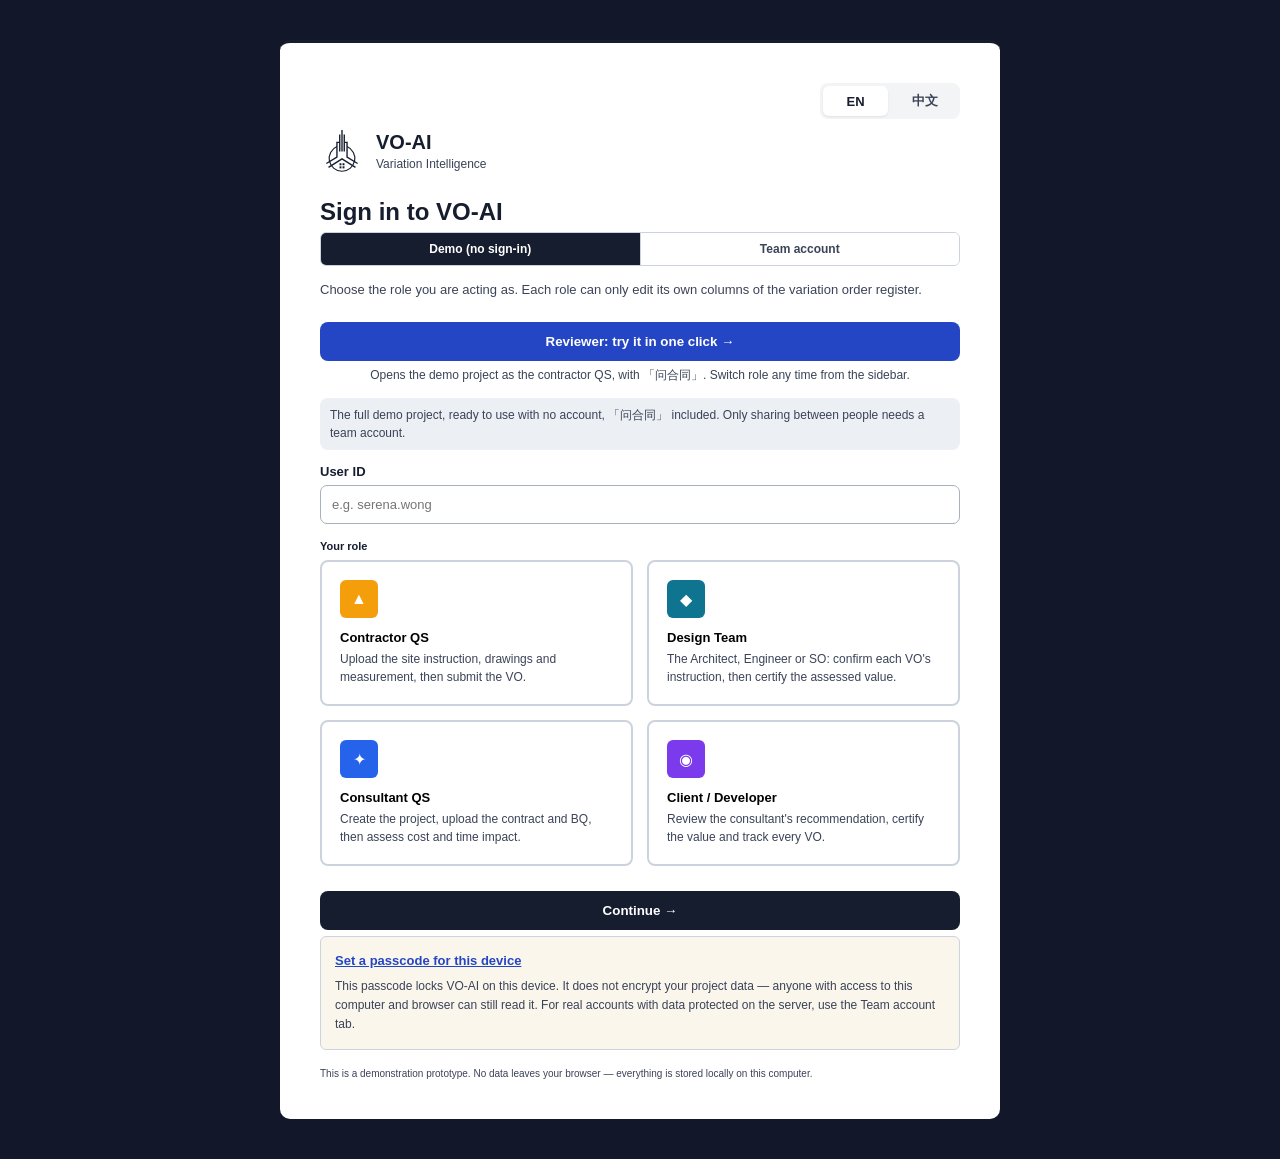
==== commit 6c220668: "Notifications: a bell, a pop-up, desktop notifications and email for whose turn it is js/notify.js w" ====
--- a/analysis.html
+++ b/analysis.html
@@ -5,7 +5,7 @@
     <meta name="viewport" content="width=device-width, initial-scale=1.0">
     <title>VO-AI | AI Analysis</title>
     <link rel="icon" href="favicon.svg" type="image/svg+xml">
-    <link rel="stylesheet" href="style.css?v=20261007t">
+    <link rel="stylesheet" href="style.css?v=20261007v">
 </head>
 <body>
 
@@ -63,22 +63,23 @@
     </div>
 </main>
 
-<script src="js/i18n.js?v=20261007t"></script>
-<script src="js/calc.js?v=20261007t"></script>
-<script src="js/clauses.js?v=20261007t"></script>
-<script src="js/elements.js?v=20261007t"></script>
-<script src="js/analysis.js?v=20261007t"></script>
-<script src="js/permissions.js?v=20261007t"></script>
-<script src="js/assistant.js?v=20261007t"></script>
-<script src="js/store.js?v=20261007t"></script>
-<script src="js/config.js?v=20261007t"></script>
-<script src="js/cloud.js?v=20261007t"></script>
-<script src="js/ui.js?v=20261007t"></script>
-<script src="js/filestore.js?v=20261007t"></script>
-<script src="js/bqimport.js?v=20261007t"></script>
-<script src="js/contractread.js?v=20261007t"></script>
-<script src="js/ratehistory.js?v=20261007t"></script>
-<script src="js/page-analysis.js?v=20261007t"></script>
+<script src="js/i18n.js?v=20261007v"></script>
+<script src="js/calc.js?v=20261007v"></script>
+<script src="js/clauses.js?v=20261007v"></script>
+<script src="js/elements.js?v=20261007v"></script>
+<script src="js/analysis.js?v=20261007v"></script>
+<script src="js/permissions.js?v=20261007v"></script>
+<script src="js/assistant.js?v=20261007v"></script>
+<script src="js/store.js?v=20261007v"></script>
+<script src="js/config.js?v=20261007v"></script>
+<script src="js/cloud.js?v=20261007v"></script>
+<script src="js/ui.js?v=20261007v"></script>
+<script src="js/notify.js?v=20261007v"></script>
+<script src="js/filestore.js?v=20261007v"></script>
+<script src="js/bqimport.js?v=20261007v"></script>
+<script src="js/contractread.js?v=20261007v"></script>
+<script src="js/ratehistory.js?v=20261007v"></script>
+<script src="js/page-analysis.js?v=20261007v"></script>
 
 </body>
 </html>
--- a/style.css
+++ b/style.css
@@ -3329,3 +3329,74 @@
 .judge-btn { width: 100%; margin: 0 0 6px; background: var(--accent); border-color: var(--accent); }
 .judge-hint { margin: 0 0 14px; font-size: 12px; color: var(--ink-3); text-align: center; }
 .ask-guest-note { color: #b45309; }
+
+/* =========================
+   AI photo check (js/photocheck.js)
+========================= */
+.photo-check-actions { margin: 4px 0 12px; display: flex; align-items: center; gap: 10px; flex-wrap: wrap; }
+.photo-check-summary { font-size: 13px; font-weight: 600; color: var(--ink); margin: 0 0 10px; }
+.photo-check-row {
+    display: flex; gap: 12px; align-items: flex-start;
+    padding: 10px; margin-bottom: 8px;
+    border: 1px solid var(--rule); border-left: 4px solid var(--rule-strong); border-radius: 8px;
+}
+.photo-check-row.match    { border-left-color: var(--verdict-same); }
+.photo-check-row.mismatch { border-left-color: var(--verdict-diff); }
+.photo-check-thumb { width: 96px; height: 72px; object-fit: cover; border-radius: 6px; flex: none; background: var(--paper-sunk); }
+.photo-check-body { min-width: 0; flex: 1; }
+.photo-check-body p { margin: 4px 0 0; font-size: 13px; line-height: 1.5; color: var(--ink-2); }
+.photo-check-head { display: flex; align-items: center; gap: 8px; flex-wrap: wrap; }
+.photo-check-name { font-size: 12px; color: var(--ink-3); overflow-wrap: anywhere; }
+.photo-verdict { display: inline-block; padding: 1px 9px; border-radius: 12px; font-size: 12px; font-weight: 700; white-space: nowrap; }
+.photo-verdict.match    { background: var(--verdict-same-bg); color: var(--verdict-same); }
+.photo-verdict.mismatch { background: var(--verdict-diff-bg); color: var(--verdict-diff); }
+.photo-verdict.unclear  { background: var(--tag-bg); color: var(--tag-ink); }
+@media (max-width: 560px) {
+    .photo-check-thumb { width: 72px; height: 56px; }
+}
+
+/* site photos: on site or not (js/sitemap.js photoLocations) */
+.photo-loc-list { list-style: none; margin: 10px 0 0; padding: 0; display: grid; gap: 6px; font-size: 13px; }
+.photo-loc-list li { display: flex; flex-wrap: wrap; align-items: center; gap: 6px; }
+
+/* the contract agent (js/claimcheck.js) */
+.claim-verdict { display: flex; flex-wrap: wrap; align-items: center; gap: 10px; margin-bottom: 12px; }
+.claim-verdict .status { font-weight: 700; font-size: 13px; }
+.claim-summary { font-size: 14px; }
+.claim-checks { list-style: none; margin: 0; padding: 0; display: grid; gap: 10px; }
+.claim-check { display: grid; grid-template-columns: 26px 1fr; gap: 8px; align-items: start; }
+.claim-check .rate-detail { margin: 3px 0 0; }
+.claim-icon { width: 22px; height: 22px; border-radius: 50%; display: inline-flex; align-items: center; justify-content: center; font-size: 12px; font-weight: 700; }
+.claim-ok .claim-icon { background: var(--verdict-same-bg); color: var(--verdict-same); }
+.claim-fail .claim-icon { background: var(--verdict-diff-bg); color: var(--verdict-diff); }
+.claim-missing .claim-icon { background: #fde7bf; color: #92400e; }
+.claim-info .claim-icon { background: var(--tag-bg); color: var(--ink-2); }
+.claim-clause { font-size: 12px; color: var(--ink-2); white-space: nowrap; }
+.claim-check strong { font-size: 14px; }
+.claim-card .claim-checks + .assistant-note, .claim-card .assistant-note { margin-top: 10px; }
+
+/* the design team issues the AI / EI (js/instruction.js) */
+.instr-issue { display: grid; gap: 8px; margin: 6px 0 14px; padding: 12px; border: 1px dashed var(--line, #cfd5df); border-radius: 10px; }
+.instr-issue-row { display: grid; grid-template-columns: 1fr 140px; gap: 8px; }
+.instr-issue select, .instr-issue input, .instr-issue textarea { padding: 9px; border-radius: 8px; border: 1px solid #dfe3e8; font: inherit; width: 100%; box-sizing: border-box; }
+.instr-issued { margin: 6px 0 14px; }
+.instr-signatures { grid-template-columns: repeat(2, 1fr); }
+@media (max-width: 520px) { .instr-issue-row { grid-template-columns: 1fr; } }
+
+/* notifications (js/notify.js) */
+.notify-wrap { position: relative; }
+.notify-bell { position: relative; width: 40px; height: 40px; border-radius: 8px; border: 1px solid var(--rule); background: var(--paper); color: var(--ink-2); cursor: pointer; display: inline-flex; align-items: center; justify-content: center; }
+.notify-bell:hover { border-color: var(--accent); color: var(--accent); }
+.notify-count { position: absolute; top: -6px; right: -6px; min-width: 18px; height: 18px; padding: 0 5px; border-radius: 9px; background: #dc2626; color: #fff; font-size: 11px; font-weight: 700; line-height: 18px; text-align: center; box-sizing: border-box; }
+.notify-menu { position: absolute; right: 0; top: 48px; width: min(360px, calc(100vw - 32px)); background: var(--paper); border: 1px solid var(--rule); border-radius: 10px; box-shadow: 0 12px 32px rgba(15, 23, 42, .16); padding: 12px; z-index: 1200; }
+.notify-head { display: flex; justify-content: space-between; align-items: center; gap: 10px; margin-bottom: 8px; }
+.notify-list { list-style: none; margin: 0; padding: 0; display: grid; gap: 6px; }
+.notify-list a { display: grid; gap: 3px; padding: 8px 10px; border-radius: 8px; background: var(--paper-sunk); color: inherit; text-decoration: none; font-size: 13px; line-height: 1.4; }
+.notify-list a:hover { outline: 1px solid var(--accent); }
+.notify-step { font-size: 11px; font-weight: 700; text-transform: uppercase; letter-spacing: .04em; color: var(--accent); }
+.notify-empty, .notify-foot { font-size: 12px; color: var(--ink-2); margin: 6px 0 0; }
+.notify-menu .link-button { margin-top: 8px; }
+.notify-popup { position: fixed; right: 16px; bottom: 16px; width: min(360px, calc(100vw - 32px)); background: var(--paper); border: 1px solid var(--accent); border-left: 4px solid var(--accent); border-radius: 10px; box-shadow: 0 16px 40px rgba(15, 23, 42, .22); padding: 12px; z-index: 1300; animation: notify-in .25s ease-out; }
+.notify-close { border: none; background: none; font-size: 20px; line-height: 1; cursor: pointer; color: var(--ink-2); }
+body.has-bottom-tabs .notify-popup { bottom: 84px; }
+@keyframes notify-in { from { transform: translateY(12px); opacity: 0; } to { transform: none; opacity: 1; } }
